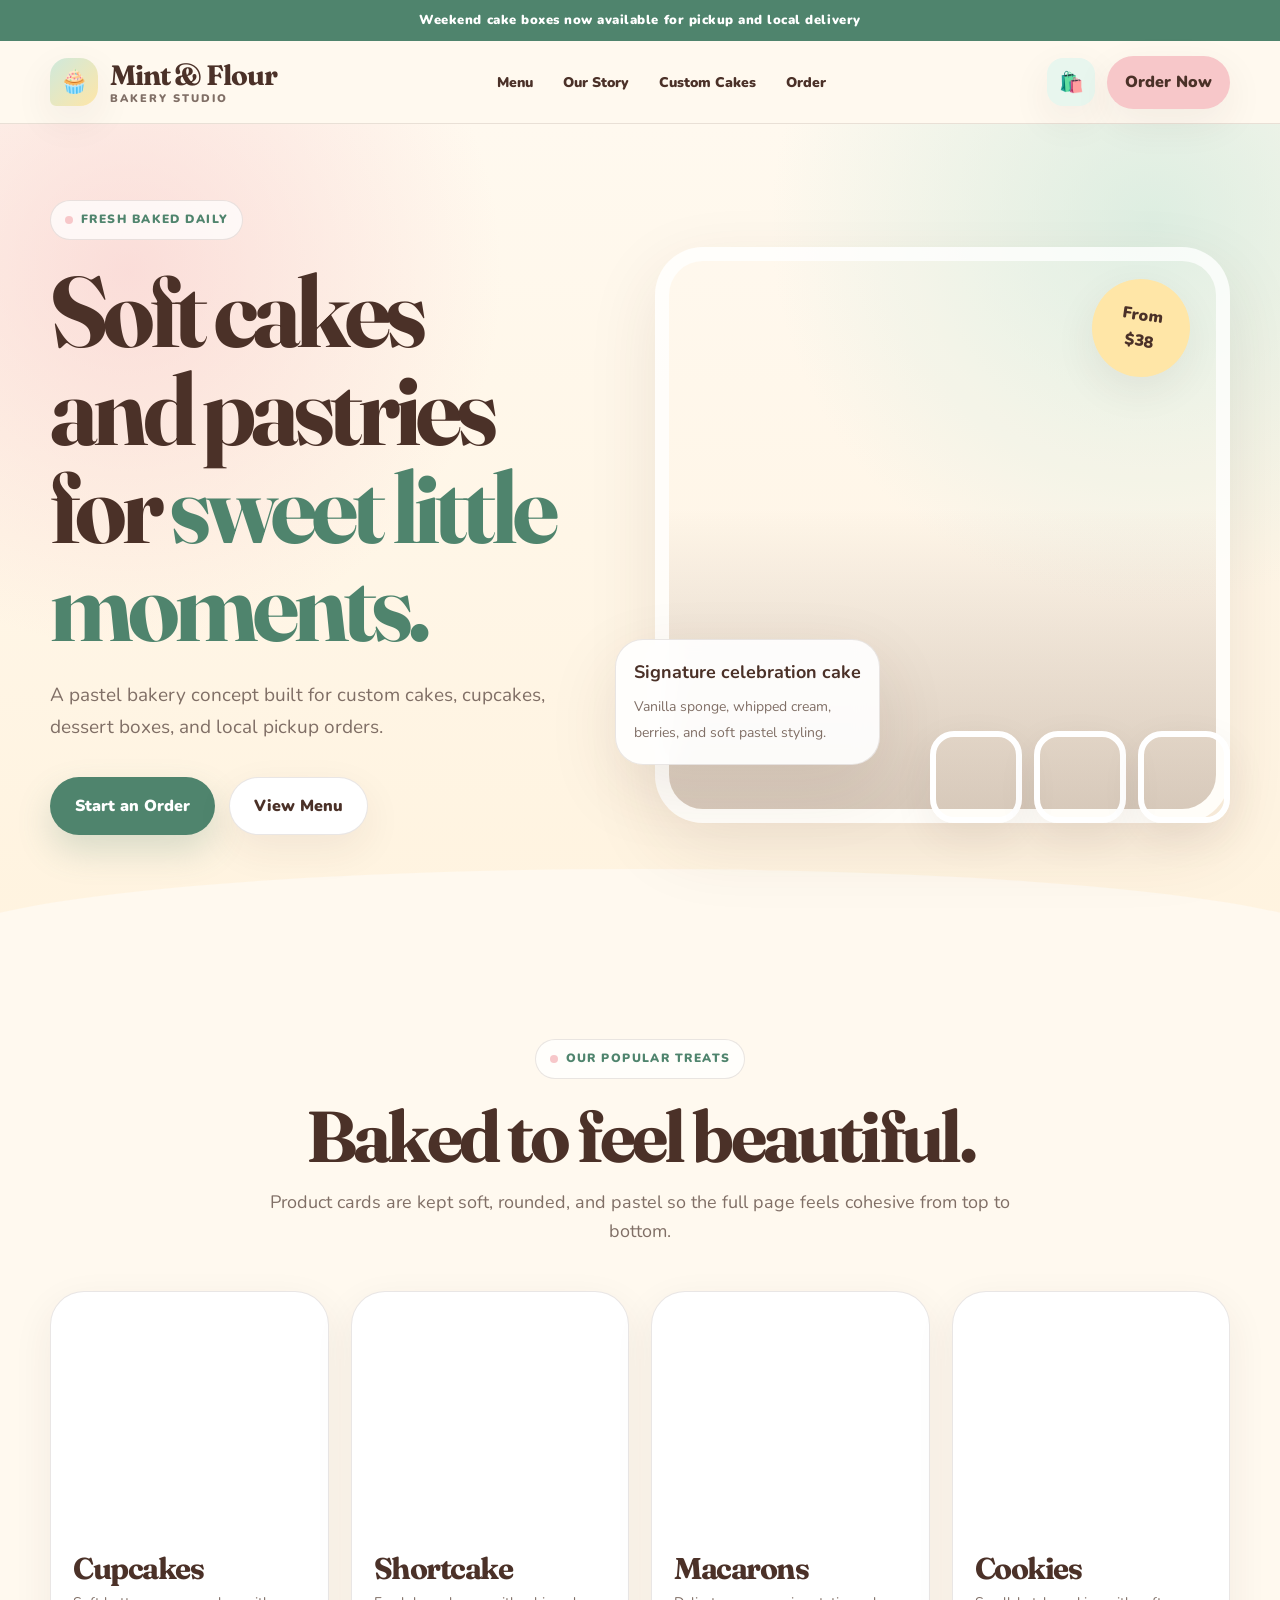
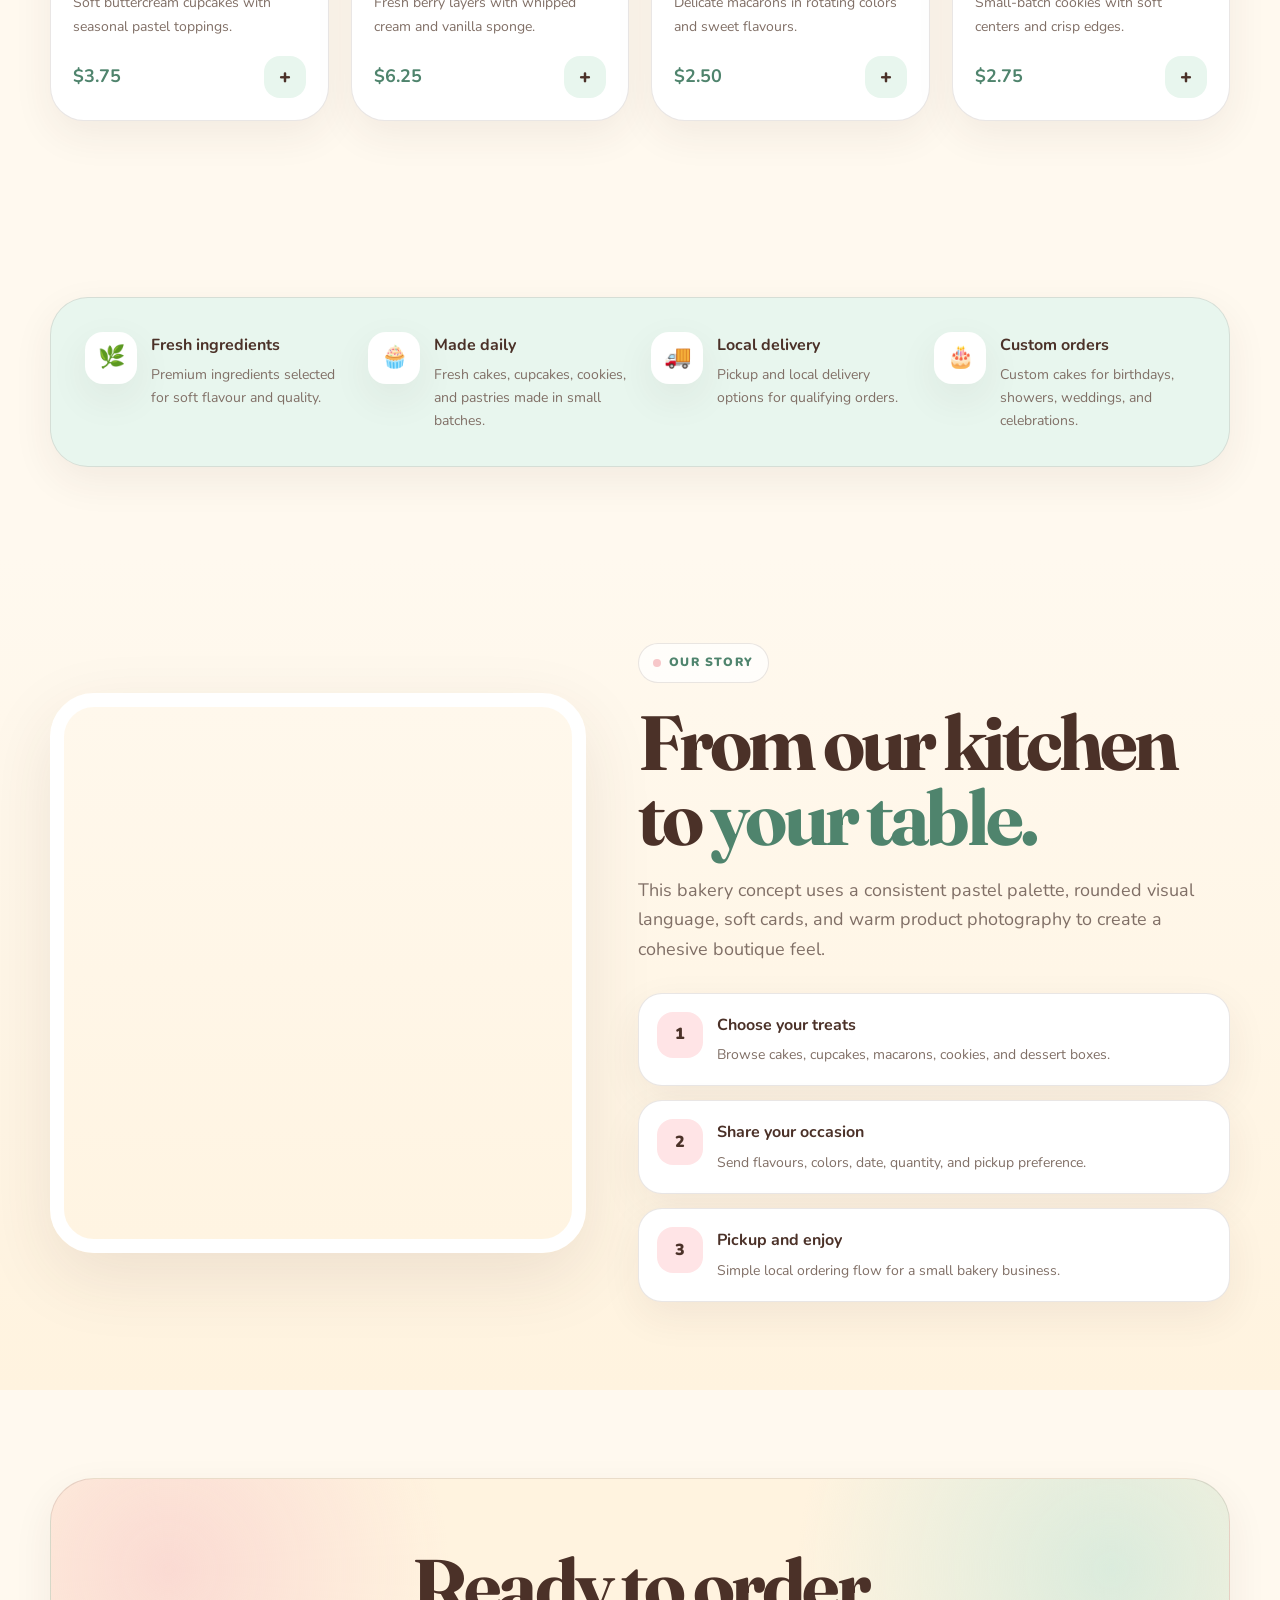
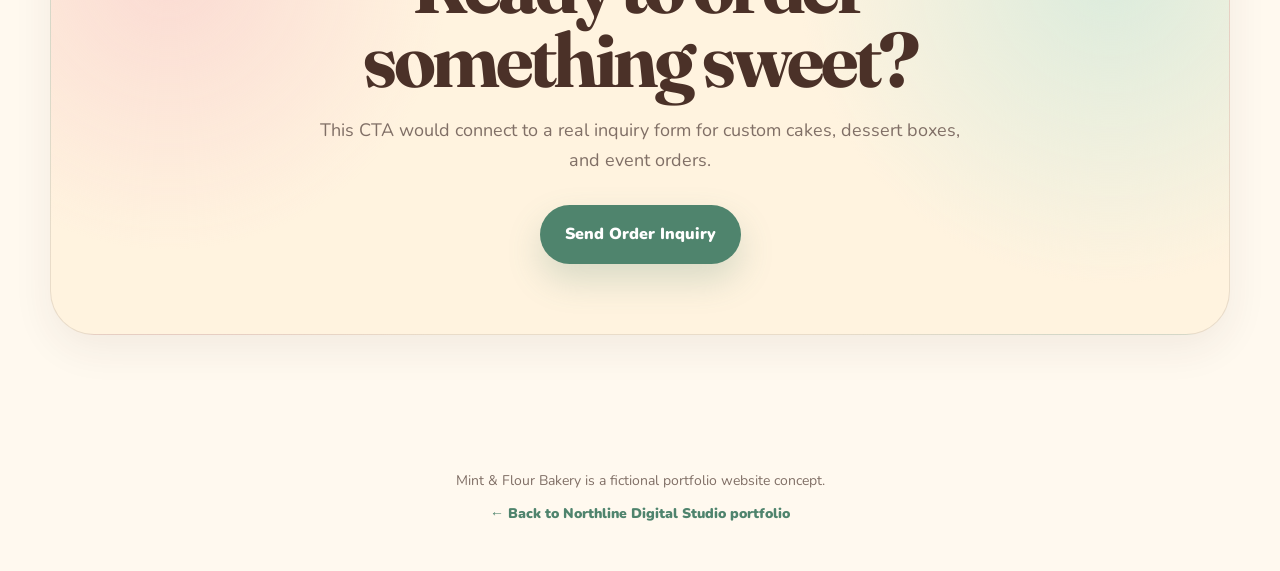
==== bakery-project.html @ 3e7fad07 "initial website deploy" ====
<!DOCTYPE html>
<html lang="en">
<head>
  <meta charset="UTF-8" />
  <meta name="viewport" content="width=device-width, initial-scale=1.0" />

  <title>Mint & Flour Bakery | Custom Cakes and Pastries</title>

  <link rel="preconnect" href="https://fonts.googleapis.com">
  <link rel="preconnect" href="https://fonts.gstatic.com" crossorigin>
  <link href="https://fonts.googleapis.com/css2?family=Fraunces:wght@500;600;700;800&family=Nunito:wght@400;500;600;700;800;900&display=swap" rel="stylesheet">

  <style>
    :root {
      --cream: #fff9ef;
      --cream-2: #fff3df;
      --mint: #cfe9dc;
      --mint-2: #e8f6ee;
      --mint-dark: #4f846d;
      --pink: #f7c7c9;
      --pink-soft: #ffe4e6;
      --yellow: #ffe6a7;
      --brown: #4b3128;
      --muted: #806f66;
      --white: #ffffff;
      --line: rgba(75, 49, 40, 0.12);
      --shadow: 0 24px 70px rgba(75, 49, 40, 0.10);
      --soft-shadow: 0 14px 40px rgba(75, 49, 40, 0.07);
      --max: 1180px;
    }

    *,
    *::before,
    *::after {
      box-sizing: border-box;
      margin: 0;
      padding: 0;
    }

    html {
      scroll-behavior: smooth;
      overflow-x: hidden;
    }

    body {
      font-family: "Nunito", sans-serif;
      background: var(--cream);
      color: var(--brown);
      line-height: 1.65;
      overflow-x: hidden;
    }

    a {
      color: inherit;
      text-decoration: none;
    }

    img {
      width: 100%;
      display: block;
    }

    .container {
      width: min(var(--max), calc(100% - 40px));
      margin: 0 auto;
    }

    .topbar {
      background: var(--mint-dark);
      color: white;
      text-align: center;
      padding: 10px 16px;
      font-size: 13px;
      font-weight: 900;
      letter-spacing: .04em;
    }

    header {
      position: sticky;
      top: 0;
      z-index: 1000;
      background: rgba(255, 249, 239, 0.92);
      backdrop-filter: blur(16px);
      border-bottom: 1px solid var(--line);
    }

    .navbar {
      min-height: 82px;
      display: flex;
      align-items: center;
      justify-content: space-between;
      gap: 24px;
    }

    .brand {
      display: flex;
      align-items: center;
      gap: 12px;
      font-weight: 900;
      color: var(--brown);
    }

    .brand-mark {
      width: 48px;
      height: 48px;
      border-radius: 18px 18px 18px 6px;
      background: linear-gradient(135deg, var(--mint), var(--yellow));
      display: grid;
      place-items: center;
      font-size: 23px;
      box-shadow: var(--soft-shadow);
    }

    .brand-name {
      line-height: 1;
    }

    .brand-name strong {
      display: block;
      font-family: "Fraunces", serif;
      font-size: 28px;
      letter-spacing: -0.04em;
    }

    .brand-name span {
      display: block;
      color: var(--muted);
      font-size: 11px;
      letter-spacing: .18em;
      text-transform: uppercase;
      margin-top: 4px;
    }

    .nav-links {
      display: flex;
      align-items: center;
      gap: 30px;
      font-size: 14px;
      font-weight: 900;
      color: var(--brown);
    }

    .nav-links a {
      position: relative;
    }

    .nav-links a::after {
      content: "";
      position: absolute;
      left: 0;
      bottom: -9px;
      width: 0;
      height: 2px;
      background: var(--mint-dark);
      transition: width .25s ease;
    }

    .nav-links a:hover::after {
      width: 100%;
    }

    .header-actions {
      display: flex;
      align-items: center;
      gap: 12px;
    }

    .cart {
      width: 48px;
      height: 48px;
      border-radius: 16px;
      background: var(--mint-2);
      display: grid;
      place-items: center;
      font-size: 20px;
      box-shadow: var(--soft-shadow);
    }

    .nav-cta {
      background: var(--pink);
      border-radius: 999px;
      padding: 13px 18px;
      font-weight: 900;
      box-shadow: var(--soft-shadow);
    }

    .hero {
      position: relative;
      padding: 76px 0 116px;
      overflow: hidden;
      background:
        radial-gradient(circle at 10% 18%, rgba(247,199,201,.55), transparent 28%),
        radial-gradient(circle at 90% 12%, rgba(207,233,220,.7), transparent 28%),
        linear-gradient(180deg, var(--cream), var(--cream-2));
    }

    .hero::after {
      content: "";
      position: absolute;
      left: -5%;
      right: -5%;
      bottom: -68px;
      height: 150px;
      background: var(--cream);
      border-radius: 50% 50% 0 0;
      z-index: 1;
    }

    .hero-grid {
      display: grid;
      grid-template-columns: .92fr 1.08fr;
      gap: 42px;
      align-items: center;
      position: relative;
      z-index: 2;
    }

    .eyebrow {
      display: inline-flex;
      align-items: center;
      gap: 8px;
      background: rgba(255,255,255,.72);
      border: 1px solid var(--line);
      border-radius: 999px;
      padding: 9px 14px;
      color: var(--mint-dark);
      font-size: 12px;
      font-weight: 900;
      letter-spacing: .12em;
      text-transform: uppercase;
      margin-bottom: 22px;
    }

    .eyebrow span {
      width: 8px;
      height: 8px;
      border-radius: 50%;
      background: var(--pink);
    }

    h1,
    h2,
    h3 {
      font-family: "Fraunces", serif;
      line-height: .98;
      letter-spacing: -0.05em;
      color: var(--brown);
    }

    h1 {
      font-size: clamp(54px, 8vw, 100px);
      max-width: 650px;
    }

    h1 em {
      color: var(--mint-dark);
      font-style: normal;
    }

    .hero-copy {
      color: var(--muted);
      max-width: 520px;
      font-size: 19px;
      margin: 26px 0 34px;
    }

    .hero-actions {
      display: flex;
      flex-wrap: wrap;
      gap: 14px;
    }

    .btn {
      display: inline-flex;
      align-items: center;
      justify-content: center;
      border-radius: 999px;
      padding: 15px 24px;
      font-weight: 900;
      transition: transform .2s ease, box-shadow .2s ease;
      border: 1px solid transparent;
    }

    .btn:hover {
      transform: translateY(-2px);
    }

    .btn-primary {
      background: var(--mint-dark);
      color: white;
      box-shadow: 0 16px 34px rgba(79,132,109,.22);
    }

    .btn-secondary {
      background: white;
      color: var(--brown);
      border-color: var(--line);
      box-shadow: var(--soft-shadow);
    }

    .hero-art {
      position: relative;
      min-height: 610px;
    }

    .hero-plate {
      position: absolute;
      inset: 34px 0 0 40px;
      border-radius: 48px;
      background:
        linear-gradient(rgba(255,255,255,.08), rgba(255,255,255,.08)),
        url("https://images.unsplash.com/photo-1578985545062-69928b1d9587?auto=format&fit=crop&w=1300&q=80") center/cover;
      box-shadow: var(--shadow);
      border: 14px solid rgba(255,255,255,.75);
      overflow: hidden;
    }

    .hero-plate::before {
      content: "";
      position: absolute;
      inset: 0;
      background: linear-gradient(180deg, transparent 45%, rgba(75,49,40,.22));
    }

    .floating-card {
      position: absolute;
      left: 0;
      bottom: 58px;
      width: 265px;
      background: rgba(255,255,255,.9);
      backdrop-filter: blur(12px);
      border: 1px solid var(--line);
      border-radius: 28px;
      padding: 18px;
      box-shadow: var(--shadow);
    }

    .floating-card strong {
      display: block;
      font-size: 18px;
      margin-bottom: 5px;
    }

    .floating-card span {
      color: var(--muted);
      font-size: 14px;
    }

    .price-bubble {
      position: absolute;
      right: 26px;
      top: 18px;
      width: 98px;
      height: 98px;
      border-radius: 50%;
      background: var(--yellow);
      color: var(--brown);
      display: grid;
      place-items: center;
      text-align: center;
      font-weight: 900;
      box-shadow: var(--soft-shadow);
      transform: rotate(8deg);
    }

    .mini-gallery {
      position: absolute;
      right: 0;
      bottom: 0;
      display: grid;
      grid-template-columns: repeat(3, 92px);
      gap: 12px;
    }

    .mini-gallery div {
      height: 92px;
      border-radius: 24px;
      background-size: cover;
      background-position: center;
      border: 6px solid white;
      box-shadow: var(--soft-shadow);
    }

    section {
      padding: 88px 0;
      position: relative;
    }

    .section-head {
      max-width: 760px;
      margin: 0 auto 44px;
      text-align: center;
    }

    .section-head h2 {
      font-size: clamp(42px, 6vw, 72px);
      margin-bottom: 16px;
    }

    .section-head p {
      color: var(--muted);
      font-size: 18px;
    }

    .product-grid {
      display: grid;
      grid-template-columns: repeat(4, 1fr);
      gap: 22px;
    }

    .product-card {
      background: white;
      border: 1px solid var(--line);
      border-radius: 34px;
      padding: 14px;
      box-shadow: var(--soft-shadow);
      transition: transform .2s ease, box-shadow .2s ease;
    }

    .product-card:hover {
      transform: translateY(-5px);
      box-shadow: var(--shadow);
    }

    .product-img {
      height: 230px;
      border-radius: 26px;
      background-size: cover;
      background-position: center;
      margin-bottom: 18px;
    }

    .product-info {
      padding: 0 8px 8px;
    }

    .product-info h3 {
      font-size: 30px;
      margin-bottom: 8px;
    }

    .product-info p {
      color: var(--muted);
      font-size: 14px;
      margin-bottom: 18px;
    }

    .product-bottom {
      display: flex;
      justify-content: space-between;
      align-items: center;
    }

    .product-bottom strong {
      color: var(--mint-dark);
      font-size: 18px;
    }

    .add {
      width: 42px;
      height: 42px;
      border-radius: 16px;
      background: var(--mint-2);
      display: grid;
      place-items: center;
      font-weight: 900;
      font-size: 20px;
    }

        .feature-band {
      background: var(--mint-2);
      border-radius: 38px;
      padding: 34px;
      display: grid;
      grid-template-columns: repeat(4, 1fr);
      gap: 22px;
      border: 1px solid var(--line);
      box-shadow: var(--soft-shadow);
    }

    .feature {
      display: grid;
      grid-template-columns: 52px 1fr;
      gap: 14px;
      align-items: start;
    }

    .feature-icon {
      width: 52px;
      height: 52px;
      border-radius: 18px;
      background: white;
      display: grid;
      place-items: center;
      font-size: 22px;
      box-shadow: var(--soft-shadow);
    }

    .feature h4 {
      margin-bottom: 5px;
      font-size: 16px;
    }

    .feature p {
      color: var(--muted);
      font-size: 14px;
    }

    .story {
      background: linear-gradient(180deg, var(--cream), var(--cream-2));
    }

    .story-grid {
      display: grid;
      grid-template-columns: .95fr 1.05fr;
      gap: 52px;
      align-items: center;
    }

    .story-image {
      min-height: 560px;
      border-radius: 44px;
      background:
        url("https://images.unsplash.com/photo-1555507036-ab1f4038808a?auto=format&fit=crop&w=1200&q=80")
        center/cover;
      box-shadow: var(--shadow);
      border: 14px solid white;
    }

    .story-copy h2 {
      font-size: clamp(44px, 6vw, 78px);
      margin-bottom: 20px;
    }

    .story-copy h2 em {
      color: var(--mint-dark);
      font-style: normal;
    }

    .story-copy p {
      color: var(--muted);
      font-size: 18px;
      margin-bottom: 26px;
      max-width: 560px;
    }

    .note-list {
      display: grid;
      gap: 14px;
      margin-top: 28px;
    }

    .note {
      background: white;
      border: 1px solid var(--line);
      border-radius: 24px;
      padding: 18px;
      display: grid;
      grid-template-columns: 46px 1fr;
      gap: 14px;
      align-items: start;
      box-shadow: var(--soft-shadow);
    }

    .note-num {
      width: 46px;
      height: 46px;
      border-radius: 16px;
      background: var(--pink-soft);
      display: grid;
      place-items: center;
      font-weight: 900;
    }

    .note strong {
      display: block;
      margin-bottom: 3px;
    }

    .note span {
      color: var(--muted);
      font-size: 14px;
    }

    .cta-card {
      background:
        radial-gradient(circle at 10% 20%, rgba(247,199,201,.55), transparent 25%),
        radial-gradient(circle at 90% 20%, rgba(207,233,220,.75), transparent 28%),
        var(--cream-2);
      border: 1px solid var(--line);
      border-radius: 44px;
      padding: 70px 42px;
      text-align: center;
      box-shadow: var(--soft-shadow);
      overflow: hidden;
      position: relative;
    }

    .cta-card h2 {
      font-size: clamp(44px, 6vw, 76px);
      max-width: 760px;
      margin: 0 auto 18px;
    }

    .cta-card p {
      color: var(--muted);
      max-width: 640px;
      margin: 0 auto 30px;
      font-size: 18px;
    }

    footer {
      padding: 46px 0;
      text-align: center;
      color: var(--muted);
      font-size: 14px;
    }

    footer a {
      display: inline-block;
      margin-top: 10px;
      color: var(--mint-dark);
      font-weight: 900;
    }

    @media (max-width: 1080px) {
      .hero-grid,
      .story-grid {
        grid-template-columns: 1fr;
      }

      .hero-art {
        min-height: 560px;
      }

      .product-grid,
      .feature-band {
        grid-template-columns: repeat(2, 1fr);
      }

      .nav-links {
        display: none;
      }
    }

    @media (max-width: 680px) {
      .container {
        width: calc(100% - 28px);
      }

      .header-actions {
        display: none;
      }

      .hero {
        padding: 54px 0 94px;
      }

      h1 {
        font-size: 52px;
      }

      .hero-copy,
      .section-head p,
      .story-copy p,
      .cta-card p {
        font-size: 16px;
      }

      .hero-actions {
        flex-direction: column;
      }

      .btn {
        width: 100%;
      }

      .hero-art {
        min-height: 470px;
      }

      .hero-plate {
        inset: 0;
        border-radius: 34px;
      }

      .floating-card {
        left: 14px;
        bottom: 84px;
        width: calc(100% - 28px);
      }

      .price-bubble {
        width: 78px;
        height: 78px;
        right: 14px;
        top: 14px;
        font-size: 13px;
      }

      .mini-gallery {
        left: 14px;
        right: 14px;
        grid-template-columns: repeat(3, 1fr);
      }

      .mini-gallery div {
        height: 76px;
      }

      section {
        padding: 68px 0;
      }

      .product-grid,
      .feature-band {
        grid-template-columns: 1fr;
      }

      .story-image {
        min-height: 360px;
        border-radius: 34px;
      }

      .cta-card {
        padding: 44px 22px;
        border-radius: 34px;
      }

      .brand-name strong {
        font-size: 24px;
      }
    }
  </style>
</head>

<body>
  <div class="topbar">
    Weekend cake boxes now available for pickup and local delivery
  </div>

  <header>
    <div class="container navbar">
      <a href="#" class="brand" aria-label="Mint and Flour Bakery home">
        <span class="brand-mark">🧁</span>
        <span class="brand-name">
          <strong>Mint & Flour</strong>
          <span>Bakery Studio</span>
        </span>
      </a>

      <nav class="nav-links" aria-label="Main navigation">
        <a href="#menu">Menu</a>
        <a href="#story">Our Story</a>
        <a href="#custom">Custom Cakes</a>
        <a href="#order">Order</a>
      </nav>

      <div class="header-actions">
        <div class="cart">🛍️</div>
        <a class="nav-cta" href="#order">Order Now</a>
      </div>
    </div>
  </header>

  <main>
    <section class="hero">
      <div class="container hero-grid">
        <div>
          <div class="eyebrow"><span></span> Fresh baked daily</div>

          <h1>Soft cakes and pastries for <em>sweet little moments.</em></h1>

          <p class="hero-copy">
            A pastel bakery concept built for custom cakes, cupcakes, dessert boxes, and local pickup orders.
          </p>

          <div class="hero-actions">
            <a class="btn btn-primary" href="#order">Start an Order</a>
            <a class="btn btn-secondary" href="#menu">View Menu</a>
          </div>
        </div>

        <div class="hero-art">
          <div class="hero-plate">
            <div class="price-bubble">From<br>$38</div>
          </div>

          <div class="floating-card">
            <strong>Signature celebration cake</strong>
            <span>Vanilla sponge, whipped cream, berries, and soft pastel styling.</span>
          </div>

          <div class="mini-gallery">
            <div style="background-image:url('https://images.unsplash.com/photo-1486427944299-d1955d23e34d?auto=format&fit=crop&w=700&q=80');"></div>
            <div style="background-image:url('https://images.unsplash.com/photo-1614707267537-b85aaf00c4b7?auto=format&fit=crop&w=700&q=80');"></div>
            <div style="background-image:url('https://images.unsplash.com/photo-1569864358642-9d1684040f43?auto=format&fit=crop&w=700&q=80');"></div>
          </div>
        </div>
      </div>
    </section>

    <section id="menu">
      <div class="container">
        <div class="section-head">
          <div class="eyebrow"><span></span> Our popular treats</div>
          <h2>Baked to feel beautiful.</h2>
          <p>
            Product cards are kept soft, rounded, and pastel so the full page feels cohesive from top to bottom.
          </p>
        </div>

        <div class="product-grid">
          <article class="product-card">
            <div class="product-img" style="background-image:url('https://images.unsplash.com/photo-1486427944299-d1955d23e34d?auto=format&fit=crop&w=900&q=80');"></div>
            <div class="product-info">
              <h3>Cupcakes</h3>
              <p>Soft buttercream cupcakes with seasonal pastel toppings.</p>
              <div class="product-bottom">
                <strong>$3.75</strong>
                <span class="add">+</span>
              </div>
            </div>
          </article>

          <article class="product-card">
            <div class="product-img" style="background-image:url('https://images.unsplash.com/photo-1464305795204-6f5bbfc7fb81?auto=format&fit=crop&w=900&q=80');"></div>
            <div class="product-info">
              <h3>Shortcake</h3>
              <p>Fresh berry layers with whipped cream and vanilla sponge.</p>
              <div class="product-bottom">
                <strong>$6.25</strong>
                <span class="add">+</span>
              </div>
            </div>
          </article>

          <article class="product-card">
            <div class="product-img" style="background-image:url('https://images.unsplash.com/photo-1569864358642-9d1684040f43?auto=format&fit=crop&w=900&q=80');"></div>
            <div class="product-info">
              <h3>Macarons</h3>
              <p>Delicate macarons in rotating colors and sweet flavours.</p>
              <div class="product-bottom">
                <strong>$2.50</strong>
                <span class="add">+</span>
              </div>
            </div>
          </article>

          <article class="product-card">
            <div class="product-img" style="background-image:url('https://images.unsplash.com/photo-1499636136210-6f4ee915583e?auto=format&fit=crop&w=900&q=80');"></div>
            <div class="product-info">
              <h3>Cookies</h3>
              <p>Small-batch cookies with soft centers and crisp edges.</p>
              <div class="product-bottom">
                <strong>$2.75</strong>
                <span class="add">+</span>
              </div>
            </div>
          </article>
        </div>
      </div>
    </section>

    <section>
      <div class="container">
        <div class="feature-band">
          <div class="feature">
            <div class="feature-icon">🌿</div>
            <div>
              <h4>Fresh ingredients</h4>
              <p>Premium ingredients selected for soft flavour and quality.</p>
            </div>
          </div>

          <div class="feature">
            <div class="feature-icon">🧁</div>
            <div>
              <h4>Made daily</h4>
              <p>Fresh cakes, cupcakes, cookies, and pastries made in small batches.</p>
            </div>
          </div>

          <div class="feature">
            <div class="feature-icon">🚚</div>
            <div>
              <h4>Local delivery</h4>
              <p>Pickup and local delivery options for qualifying orders.</p>
            </div>
          </div>

          <div class="feature">
            <div class="feature-icon">🎂</div>
            <div>
              <h4>Custom orders</h4>
              <p>Custom cakes for birthdays, showers, weddings, and celebrations.</p>
            </div>
          </div>
        </div>
      </div>
    </section>

    <section class="story" id="story">
      <div class="container story-grid">
        <div class="story-image"></div>

        <div class="story-copy">
          <div class="eyebrow"><span></span> Our story</div>

          <h2>From our kitchen to <em>your table.</em></h2>

          <p>
            This bakery concept uses a consistent pastel palette, rounded visual language, soft cards, and warm product photography to create a cohesive boutique feel.
          </p>

          <div class="note-list">
            <div class="note">
              <div class="note-num">1</div>
              <div>
                <strong>Choose your treats</strong>
                <span>Browse cakes, cupcakes, macarons, cookies, and dessert boxes.</span>
              </div>
            </div>

            <div class="note">
              <div class="note-num">2</div>
              <div>
                <strong>Share your occasion</strong>
                <span>Send flavours, colors, date, quantity, and pickup preference.</span>
              </div>
            </div>

            <div class="note">
              <div class="note-num">3</div>
              <div>
                <strong>Pickup and enjoy</strong>
                <span>Simple local ordering flow for a small bakery business.</span>
              </div>
            </div>
          </div>
        </div>
      </div>
    </section>

    <section id="order">
      <div class="container">
        <div class="cta-card">
          <h2>Ready to order something sweet?</h2>
          <p>
            This CTA would connect to a real inquiry form for custom cakes, dessert boxes, and event orders.
          </p>

          <a class="btn btn-primary" href="mailto:hello@example.com?subject=Bakery Order Inquiry">Send Order Inquiry</a>
        </div>
      </div>
    </section>
  </main>

  <footer>
    Mint & Flour Bakery is a fictional portfolio website concept.
    <br>
    <a href="work.html">← Back to Northline Digital Studio portfolio</a>
  </footer>
</body>
</html>
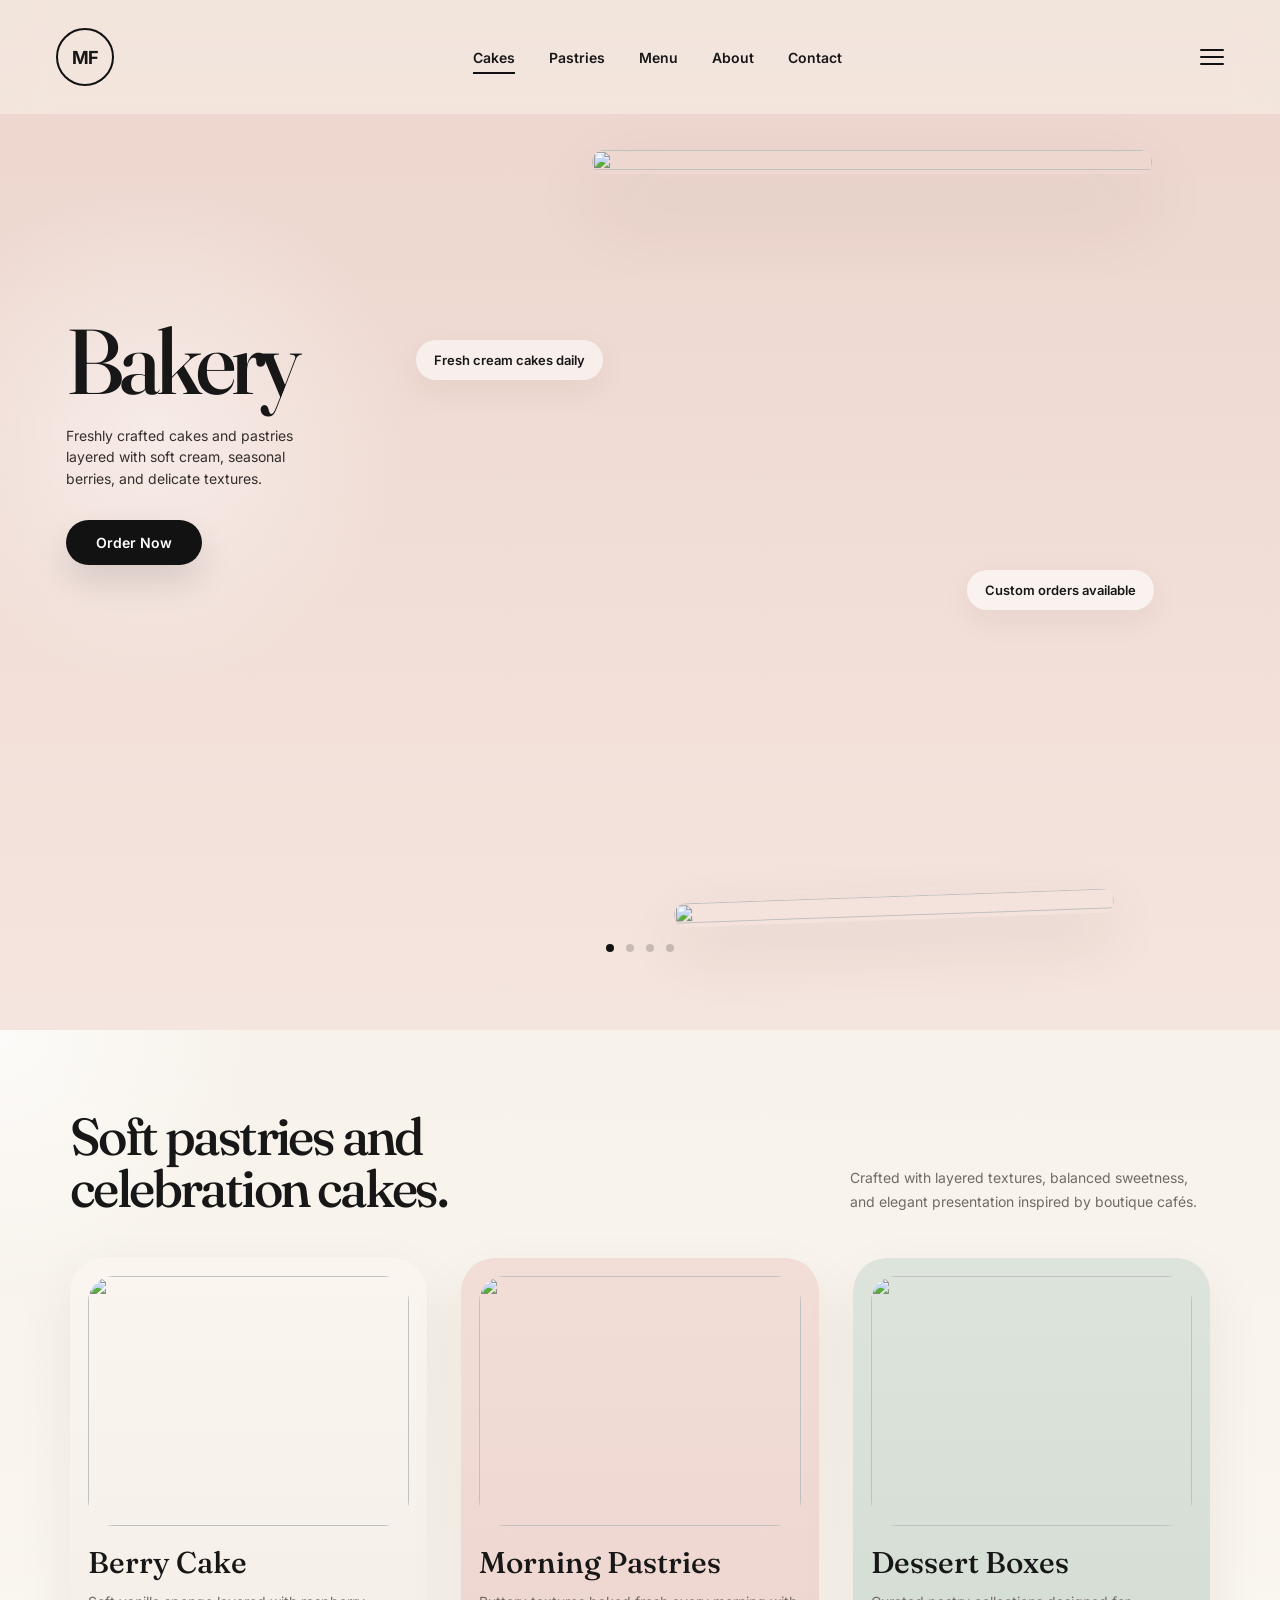
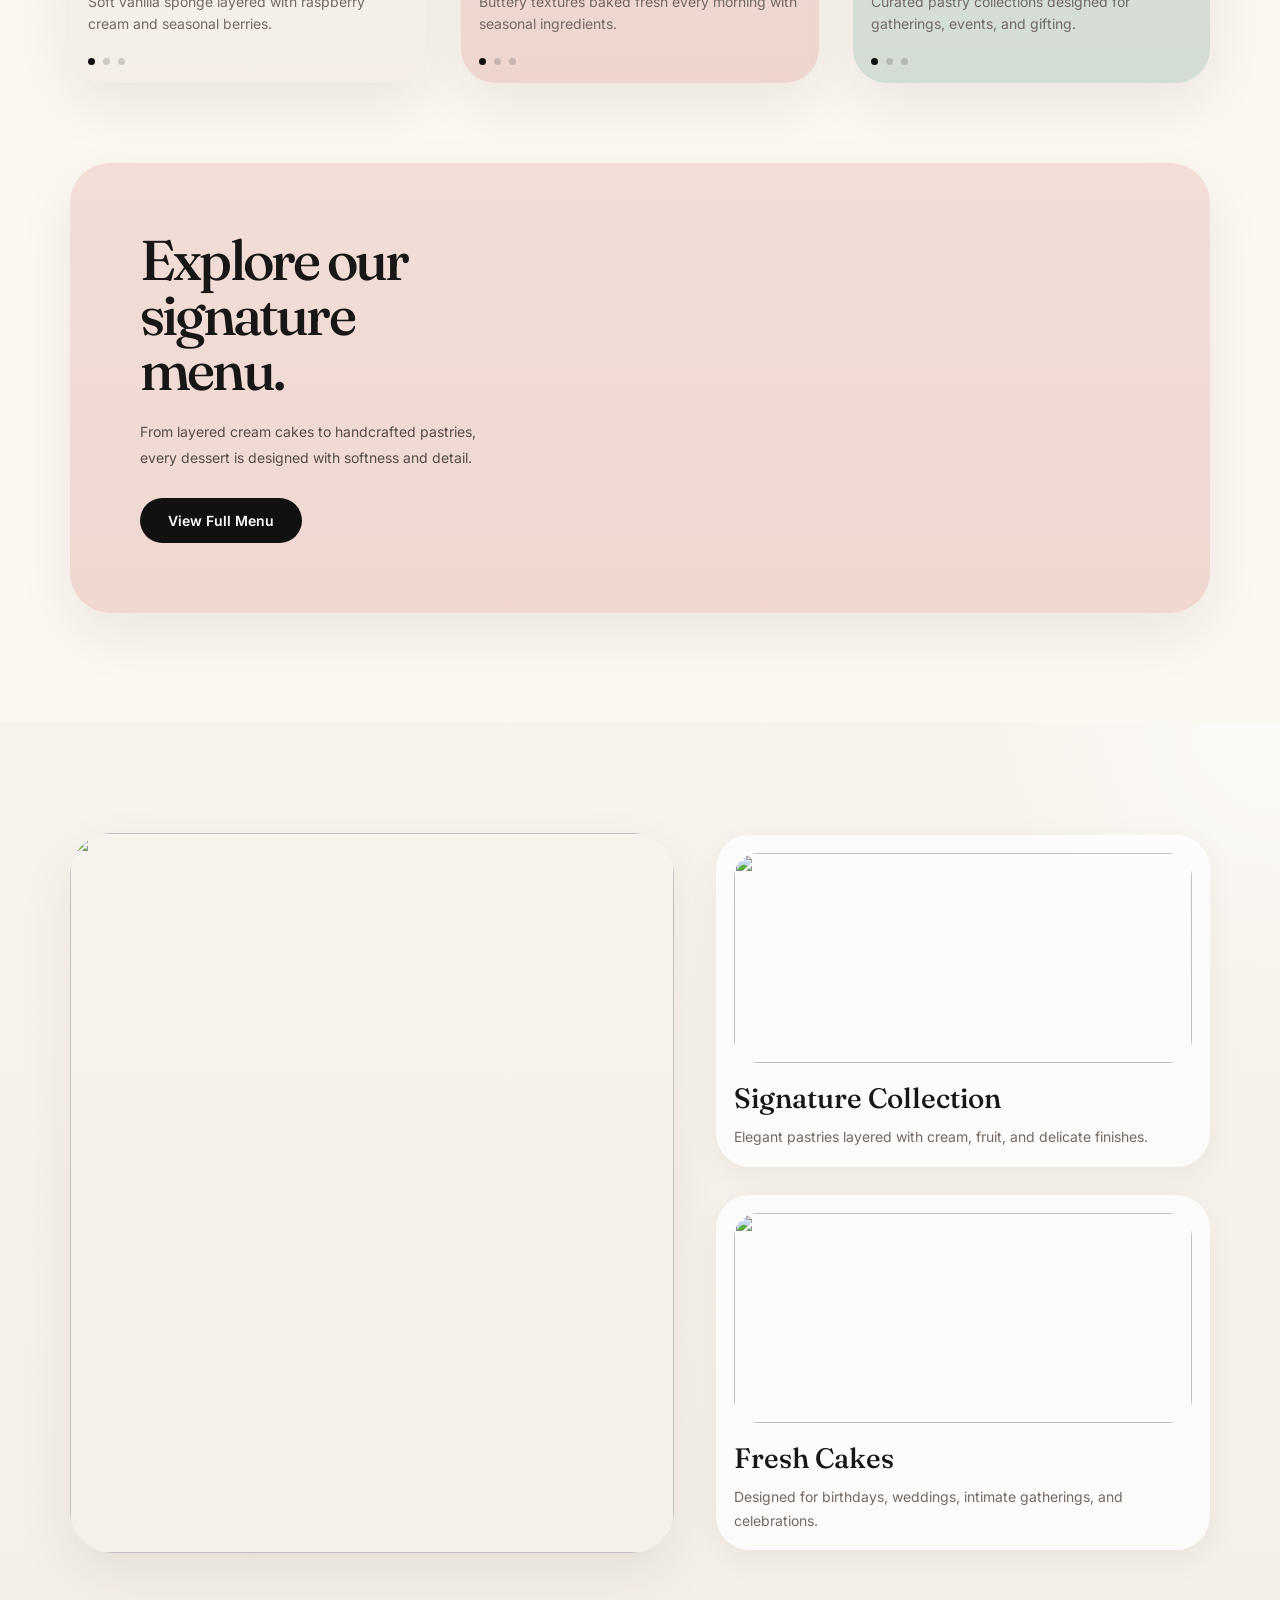
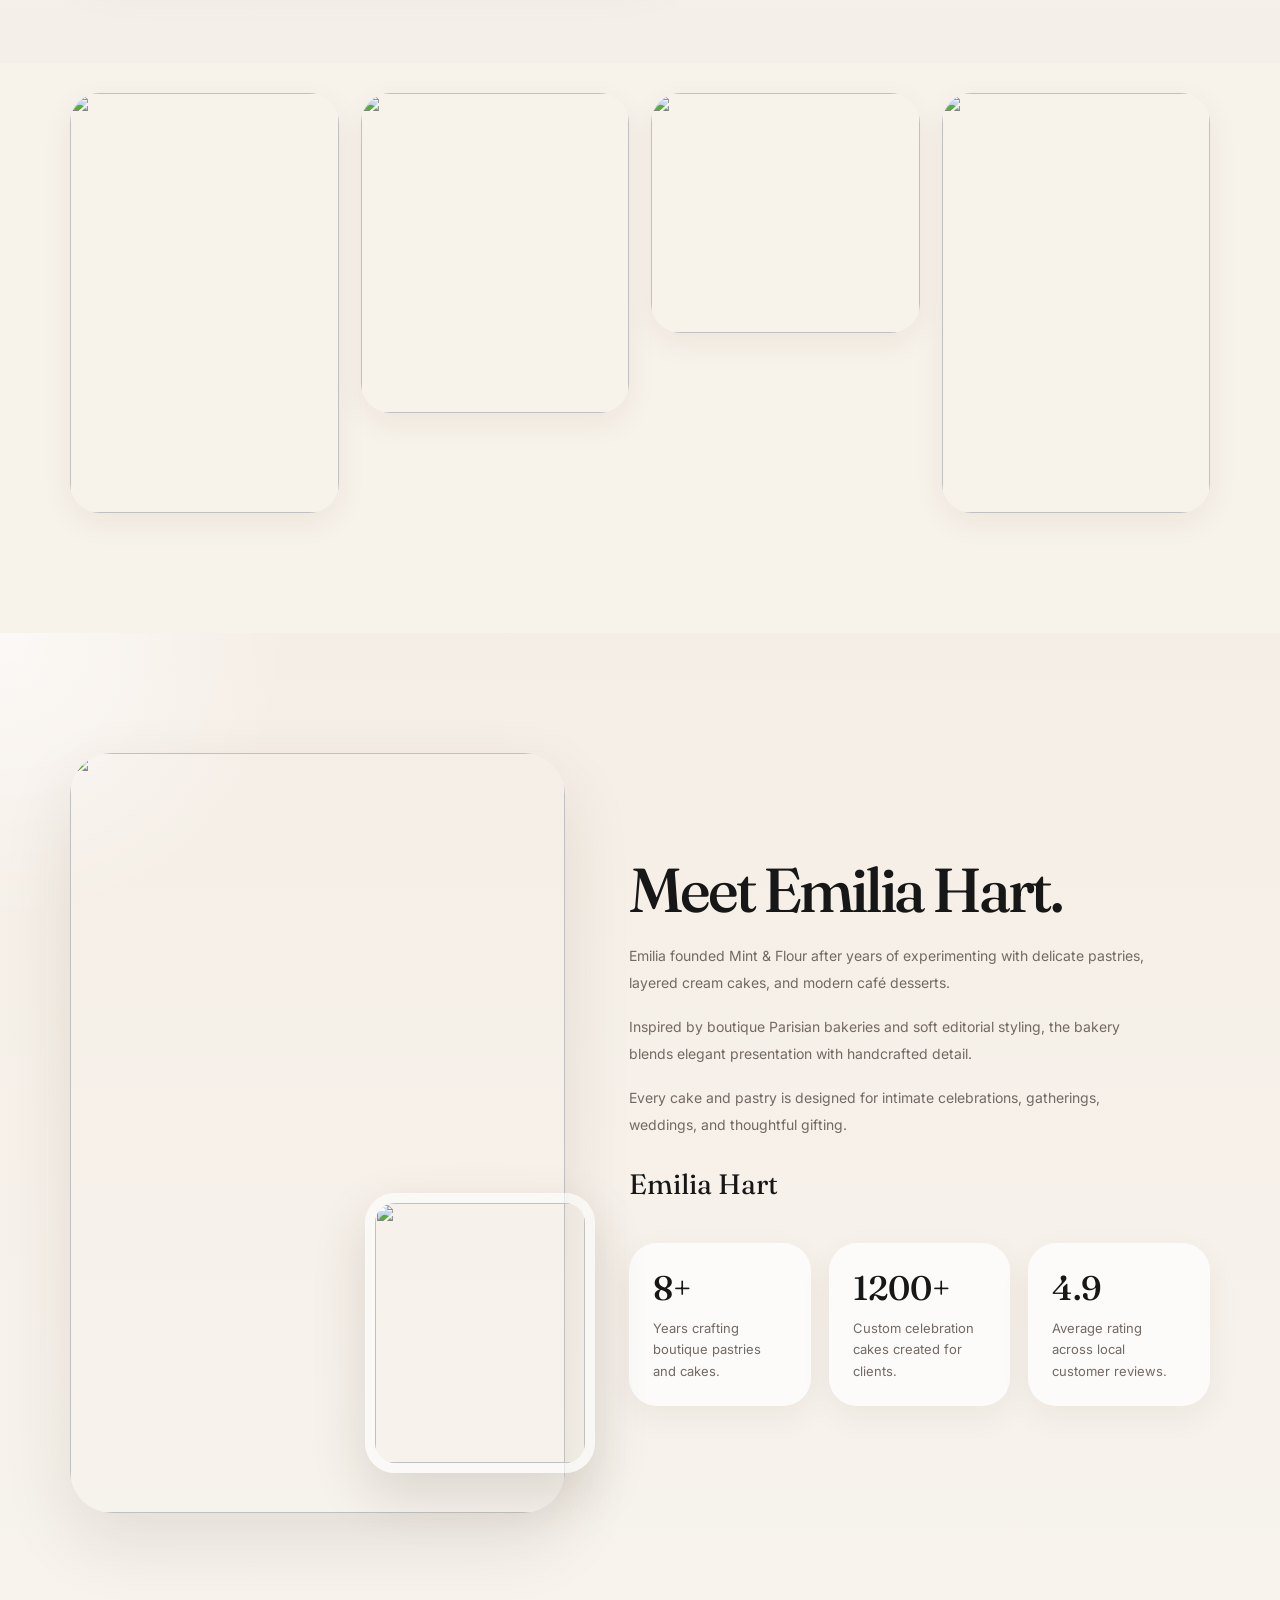
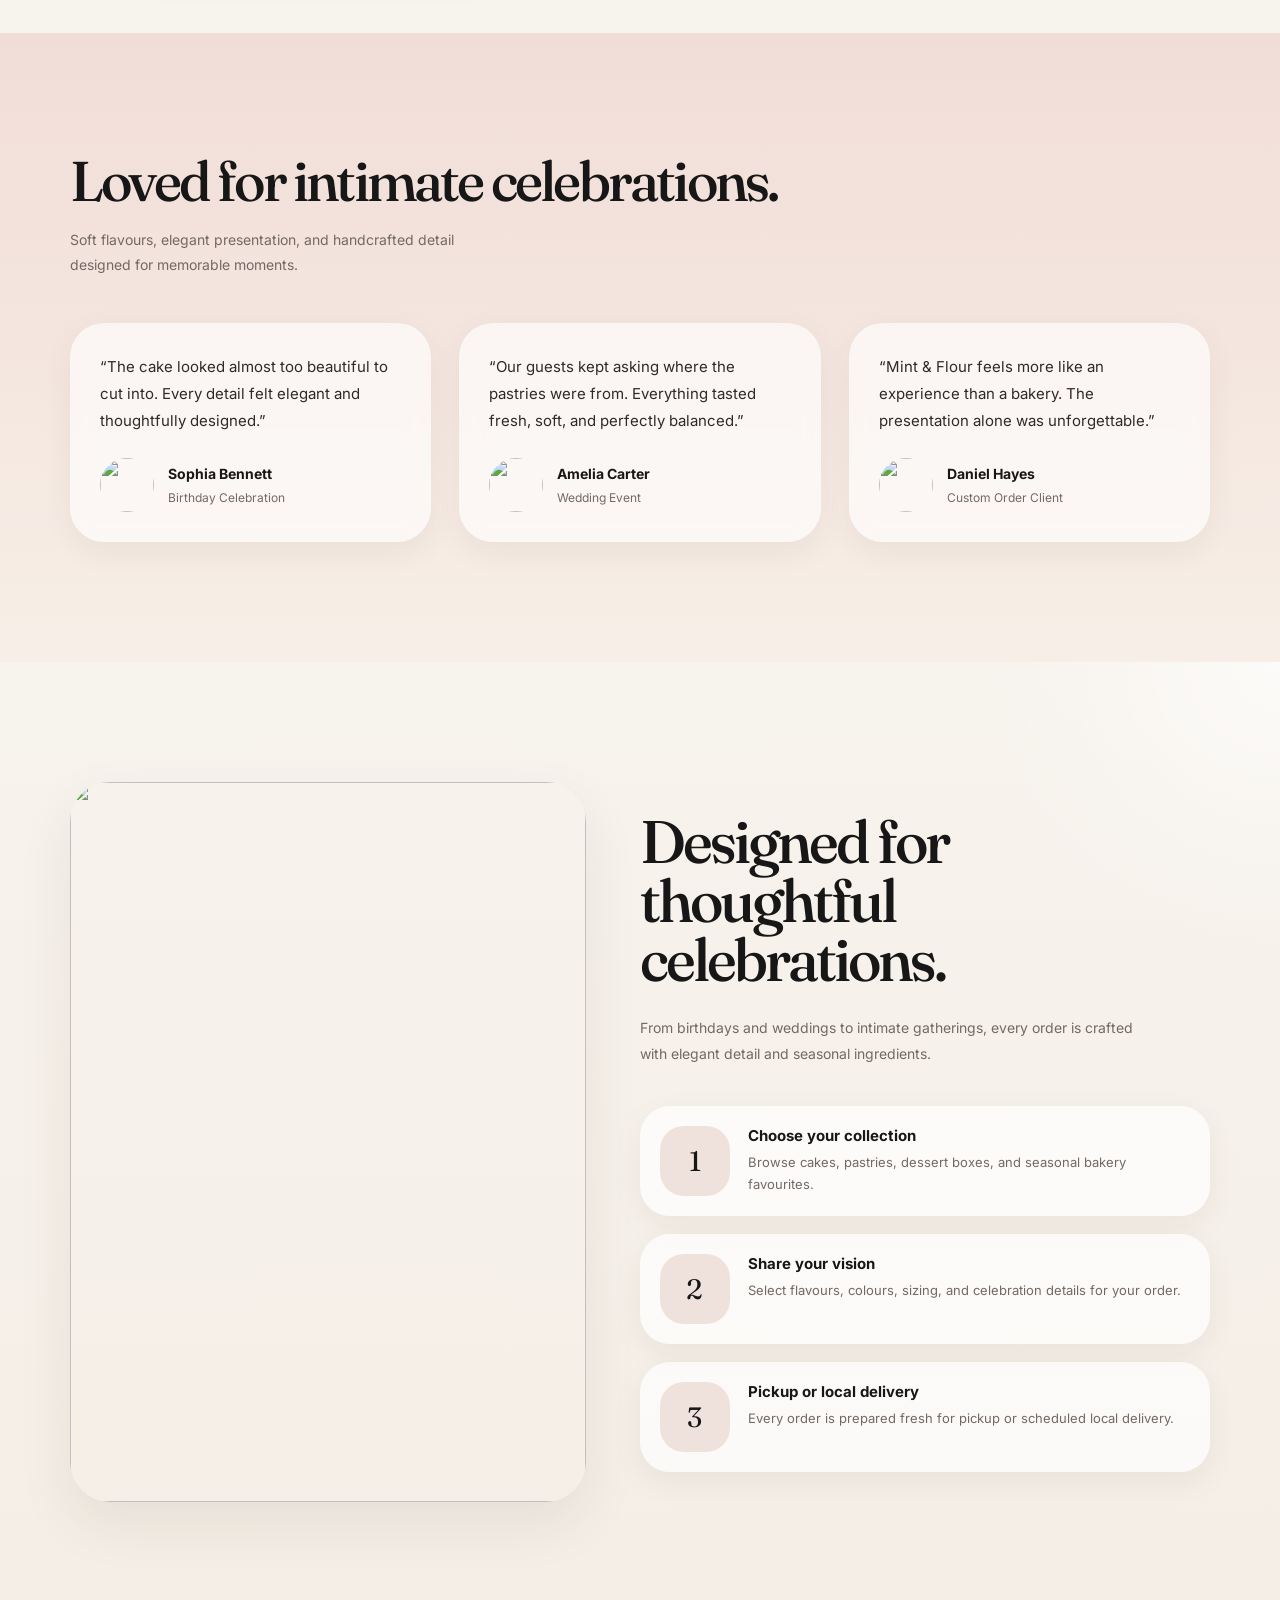
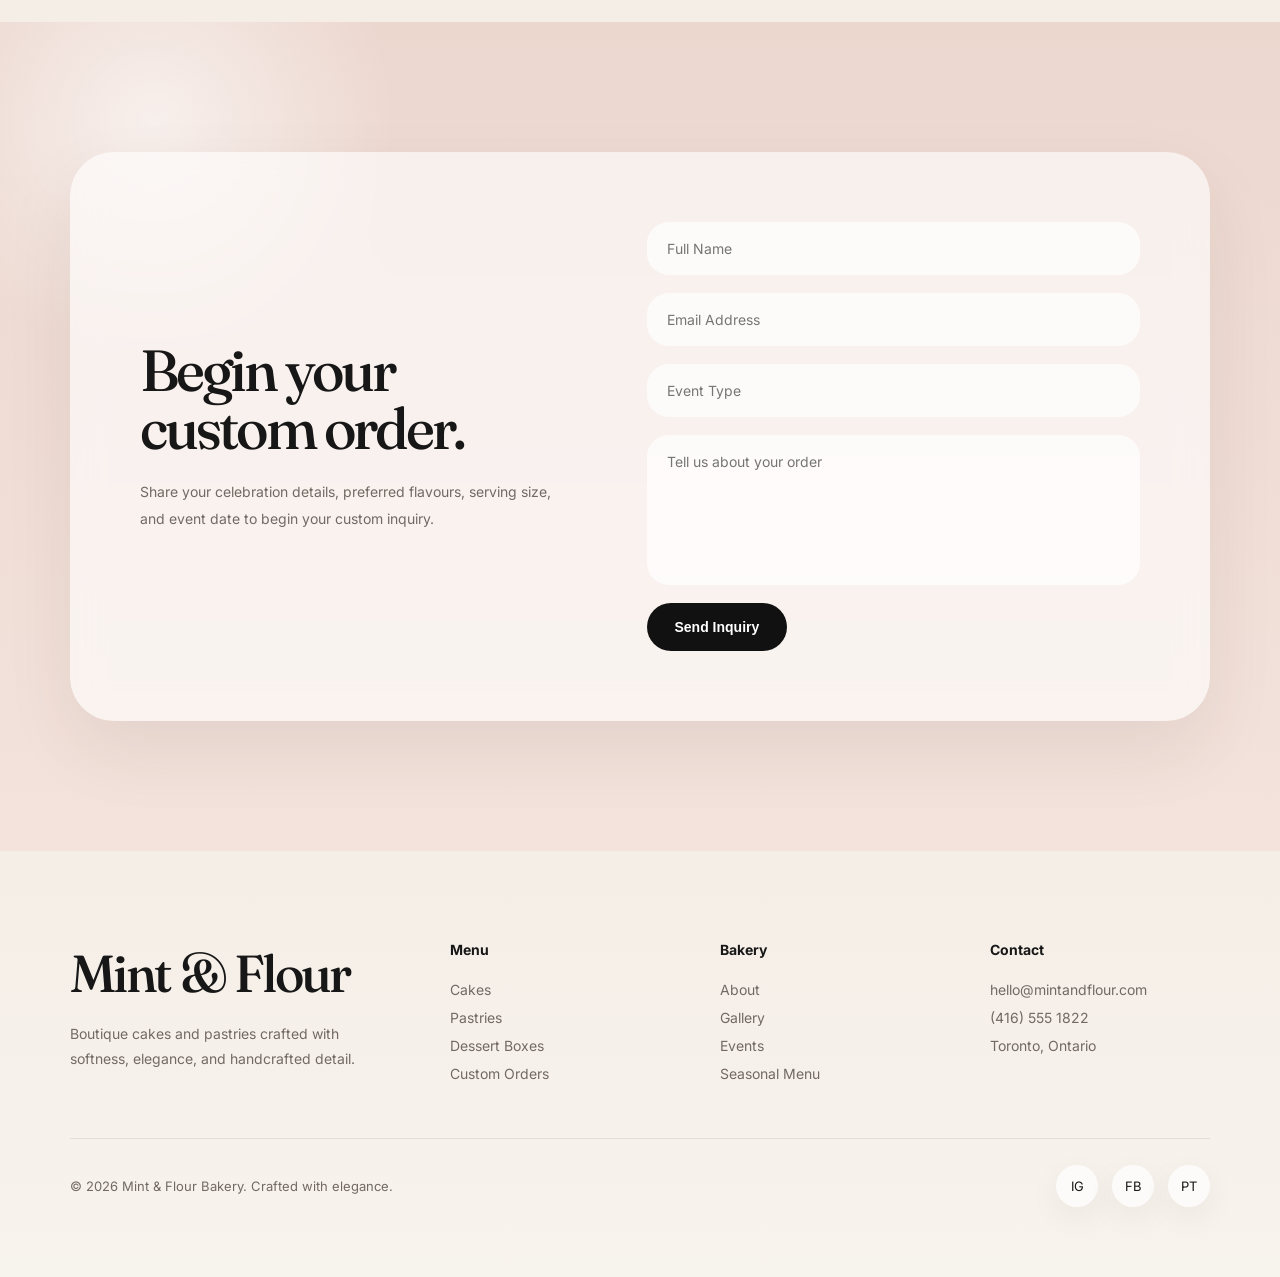
==== commit 9be6d3c5: "updated bakery portfolio design" ====
--- a/bakery-project.html
+++ b/bakery-project.html
@@ -4,962 +4,1719 @@
   <meta charset="UTF-8" />
   <meta name="viewport" content="width=device-width, initial-scale=1.0" />
 
-  <title>Mint & Flour Bakery | Custom Cakes and Pastries</title>
+  <title>Mint & Flour Bakery</title>
 
   <link rel="preconnect" href="https://fonts.googleapis.com">
   <link rel="preconnect" href="https://fonts.gstatic.com" crossorigin>
-  <link href="https://fonts.googleapis.com/css2?family=Fraunces:wght@500;600;700;800&family=Nunito:wght@400;500;600;700;800;900&display=swap" rel="stylesheet">
+
+  <link href="https://fonts.googleapis.com/css2?family=Fraunces:wght@400;500;600&family=Inter:wght@400;500;600;700&display=swap" rel="stylesheet">
 
   <style>
-    :root {
-      --cream: #fff9ef;
-      --cream-2: #fff3df;
-      --mint: #cfe9dc;
-      --mint-2: #e8f6ee;
-      --mint-dark: #4f846d;
-      --pink: #f7c7c9;
-      --pink-soft: #ffe4e6;
-      --yellow: #ffe6a7;
-      --brown: #4b3128;
-      --muted: #806f66;
-      --white: #ffffff;
-      --line: rgba(75, 49, 40, 0.12);
-      --shadow: 0 24px 70px rgba(75, 49, 40, 0.10);
-      --soft-shadow: 0 14px 40px rgba(75, 49, 40, 0.07);
-      --max: 1180px;
-    }
-
-    *,
-    *::before,
-    *::after {
-      box-sizing: border-box;
-      margin: 0;
-      padding: 0;
-    }
-
-    html {
-      scroll-behavior: smooth;
-      overflow-x: hidden;
-    }
-
-    body {
-      font-family: "Nunito", sans-serif;
-      background: var(--cream);
-      color: var(--brown);
-      line-height: 1.65;
-      overflow-x: hidden;
-    }
-
-    a {
-      color: inherit;
-      text-decoration: none;
-    }
-
-    img {
-      width: 100%;
-      display: block;
-    }
-
-    .container {
-      width: min(var(--max), calc(100% - 40px));
-      margin: 0 auto;
-    }
-
-    .topbar {
-      background: var(--mint-dark);
-      color: white;
-      text-align: center;
-      padding: 10px 16px;
-      font-size: 13px;
-      font-weight: 900;
-      letter-spacing: .04em;
-    }
-
-    header {
-      position: sticky;
-      top: 0;
-      z-index: 1000;
-      background: rgba(255, 249, 239, 0.92);
-      backdrop-filter: blur(16px);
-      border-bottom: 1px solid var(--line);
-    }
-
-    .navbar {
-      min-height: 82px;
-      display: flex;
-      align-items: center;
-      justify-content: space-between;
-      gap: 24px;
-    }
-
-    .brand {
-      display: flex;
-      align-items: center;
-      gap: 12px;
-      font-weight: 900;
-      color: var(--brown);
-    }
-
-    .brand-mark {
-      width: 48px;
-      height: 48px;
-      border-radius: 18px 18px 18px 6px;
-      background: linear-gradient(135deg, var(--mint), var(--yellow));
-      display: grid;
-      place-items: center;
-      font-size: 23px;
-      box-shadow: var(--soft-shadow);
-    }
-
-    .brand-name {
-      line-height: 1;
-    }
-
-    .brand-name strong {
-      display: block;
-      font-family: "Fraunces", serif;
-      font-size: 28px;
-      letter-spacing: -0.04em;
-    }
-
-    .brand-name span {
-      display: block;
-      color: var(--muted);
-      font-size: 11px;
-      letter-spacing: .18em;
-      text-transform: uppercase;
-      margin-top: 4px;
-    }
-
-    .nav-links {
-      display: flex;
-      align-items: center;
-      gap: 30px;
-      font-size: 14px;
-      font-weight: 900;
-      color: var(--brown);
-    }
-
-    .nav-links a {
-      position: relative;
-    }
-
-    .nav-links a::after {
-      content: "";
-      position: absolute;
-      left: 0;
-      bottom: -9px;
-      width: 0;
-      height: 2px;
-      background: var(--mint-dark);
-      transition: width .25s ease;
-    }
-
-    .nav-links a:hover::after {
-      width: 100%;
-    }
-
-    .header-actions {
-      display: flex;
-      align-items: center;
-      gap: 12px;
-    }
-
-    .cart {
-      width: 48px;
-      height: 48px;
-      border-radius: 16px;
-      background: var(--mint-2);
-      display: grid;
-      place-items: center;
-      font-size: 20px;
-      box-shadow: var(--soft-shadow);
-    }
-
-    .nav-cta {
-      background: var(--pink);
-      border-radius: 999px;
-      padding: 13px 18px;
-      font-weight: 900;
-      box-shadow: var(--soft-shadow);
-    }
-
-    .hero {
-      position: relative;
-      padding: 76px 0 116px;
-      overflow: hidden;
+
+    :root{
+      --blush:#ecd5cd;
+      --blush-soft:#f5e5df;
+      --cream:#f7f2ea;
+      --cream-2:#fbf7f1;
+      --sage:#d9e2d8;
+      --sage-dark:#aeb9ad;
+      --text:#171717;
+      --muted:#736964;
+      --white:#ffffff;
+      --shadow:0 22px 55px rgba(60,35,20,.08);
+      --soft-shadow:0 10px 32px rgba(60,35,20,.06);
+      --radius:34px;
+    }
+
+    *{
+      margin:0;
+      padding:0;
+      box-sizing:border-box;
+    }
+
+    html{
+      scroll-behavior:smooth;
+    }
+
+    body{
+      font-family:"Inter",sans-serif;
+      background:var(--cream);
+      color:var(--text);
+      overflow-x:hidden;
+    }
+
+    a{
+      text-decoration:none;
+      color:inherit;
+    }
+
+    img{
+      width:100%;
+      display:block;
+    }
+
+    .page{
+      max-width:1280px;
+      margin:auto;
+      background:var(--cream);
+      overflow:hidden;
+    }
+
+    /* NAV */
+
+    .navbar{
+      position:fixed;
+      left:50%;
+      transform:translateX(-50%);
+      top:0;
+      width:100%;
+      max-width:1280px;
+      z-index:1000;
+      display:flex;
+      align-items:center;
+      justify-content:space-between;
+      padding:28px 56px;
+      backdrop-filter:blur(20px);
+      background:rgba(247,242,234,.55);
+    }
+
+    .logo{
+      width:58px;
+      height:58px;
+      border:2px solid #111;
+      border-radius:50%;
+      display:grid;
+      place-items:center;
+      font-size:18px;
+      font-weight:700;
+      letter-spacing:-0.08em;
+    }
+
+    .nav-links{
+      display:flex;
+      align-items:center;
+      gap:34px;
+      font-size:14px;
+      font-weight:600;
+    }
+
+    .nav-links a{
+      position:relative;
+    }
+
+    .nav-links a.active::after{
+      content:"";
+      position:absolute;
+      left:0;
+      bottom:-8px;
+      width:100%;
+      height:2px;
+      background:#111;
+    }
+
+    .menu{
+      width:24px;
+      display:flex;
+      flex-direction:column;
+      gap:5px;
+    }
+
+    .menu span{
+      width:100%;
+      height:2px;
+      background:#111;
+      border-radius:999px;
+    }
+
+    /* HERO */
+
+    .hero{
+      min-height:100vh;
       background:
-        radial-gradient(circle at 10% 18%, rgba(247,199,201,.55), transparent 28%),
-        radial-gradient(circle at 90% 12%, rgba(207,233,220,.7), transparent 28%),
-        linear-gradient(180deg, var(--cream), var(--cream-2));
-    }
-
-    .hero::after {
-      content: "";
-      position: absolute;
-      left: -5%;
-      right: -5%;
-      bottom: -68px;
-      height: 150px;
-      background: var(--cream);
-      border-radius: 50% 50% 0 0;
-      z-index: 1;
-    }
-
-    .hero-grid {
-      display: grid;
-      grid-template-columns: .92fr 1.08fr;
-      gap: 42px;
-      align-items: center;
-      position: relative;
-      z-index: 2;
-    }
-
-    .eyebrow {
-      display: inline-flex;
-      align-items: center;
-      gap: 8px;
-      background: rgba(255,255,255,.72);
-      border: 1px solid var(--line);
-      border-radius: 999px;
-      padding: 9px 14px;
-      color: var(--mint-dark);
-      font-size: 12px;
-      font-weight: 900;
-      letter-spacing: .12em;
-      text-transform: uppercase;
-      margin-bottom: 22px;
-    }
-
-    .eyebrow span {
-      width: 8px;
-      height: 8px;
-      border-radius: 50%;
-      background: var(--pink);
-    }
-
-    h1,
-    h2,
-    h3 {
-      font-family: "Fraunces", serif;
-      line-height: .98;
-      letter-spacing: -0.05em;
-      color: var(--brown);
-    }
-
-    h1 {
-      font-size: clamp(54px, 8vw, 100px);
-      max-width: 650px;
-    }
-
-    h1 em {
-      color: var(--mint-dark);
-      font-style: normal;
-    }
-
-    .hero-copy {
-      color: var(--muted);
-      max-width: 520px;
-      font-size: 19px;
-      margin: 26px 0 34px;
-    }
-
-    .hero-actions {
-      display: flex;
-      flex-wrap: wrap;
-      gap: 14px;
-    }
-
-    .btn {
-      display: inline-flex;
-      align-items: center;
-      justify-content: center;
-      border-radius: 999px;
-      padding: 15px 24px;
-      font-weight: 900;
-      transition: transform .2s ease, box-shadow .2s ease;
-      border: 1px solid transparent;
-    }
-
-    .btn:hover {
-      transform: translateY(-2px);
-    }
-
-    .btn-primary {
-      background: var(--mint-dark);
-      color: white;
-      box-shadow: 0 16px 34px rgba(79,132,109,.22);
-    }
-
-    .btn-secondary {
-      background: white;
-      color: var(--brown);
-      border-color: var(--line);
-      box-shadow: var(--soft-shadow);
-    }
-
-    .hero-art {
-      position: relative;
-      min-height: 610px;
-    }
-
-    .hero-plate {
-      position: absolute;
-      inset: 34px 0 0 40px;
-      border-radius: 48px;
+      radial-gradient(circle at 12% 42%, rgba(255,255,255,.45), transparent 20%),
+      linear-gradient(180deg,var(--blush),var(--blush-soft));
+      position:relative;
+      overflow:hidden;
+      padding:140px 56px 70px;
+    }
+
+    .hero-scene{
+      min-height:820px;
+      position:relative;
+    }
+
+    .hero-copy{
+      position:absolute;
+      left:10px;
+      top:180px;
+      z-index:5;
+      max-width:330px;
+    }
+
+    .hero-copy h1{
+      font-family:"Fraunces",serif;
+      font-size:92px;
+      line-height:.9;
+      letter-spacing:-0.06em;
+      font-weight:500;
+      margin-bottom:22px;
+    }
+
+    .hero-copy p{
+      max-width:240px;
+      font-size:14px;
+      line-height:1.55;
+      color:#332e2c;
+      margin-bottom:30px;
+    }
+
+    .hero-btn{
+      display:inline-flex;
+      align-items:center;
+      justify-content:center;
+      background:#121212;
+      color:white;
+      border-radius:999px;
+      padding:14px 30px;
+      font-size:14px;
+      font-weight:600;
+      box-shadow:0 16px 34px rgba(0,0,0,.12);
+    }
+
+    .hero-main-cake{
+      position:absolute;
+      right:72px;
+      top:10px;
+      width:560px;
+      border-radius:42px;
+      overflow:hidden;
+      box-shadow:0 34px 80px rgba(70,40,30,.14);
+    }
+
+    .hero-main-cake img{
+      height:100%;
+      object-fit:cover;
+    }
+
+    .hero-secondary{
+      position:absolute;
+      right:110px;
+      bottom:40px;
+      width:440px;
+      border-radius:38px;
+      overflow:hidden;
+      box-shadow:0 24px 60px rgba(70,40,30,.12);
+      transform:rotate(-2deg);
+    }
+
+    .hero-secondary img{
+      height:100%;
+      object-fit:cover;
+    }
+
+    .berries{
+      position:absolute;
+      left:260px;
+      top:430px;
+      width:95px;
+      z-index:7;
+      filter:drop-shadow(0 12px 18px rgba(60,20,20,.12));
+    }
+
+    .floating-note{
+      position:absolute;
+      left:360px;
+      top:200px;
+      background:rgba(255,255,255,.55);
+      backdrop-filter:blur(14px);
+      border-radius:999px;
+      padding:12px 18px;
+      font-size:13px;
+      font-weight:600;
+      box-shadow:var(--soft-shadow);
+      z-index:7;
+    }
+
+    .floating-note-2{
+      position:absolute;
+      right:70px;
+      top:430px;
+      background:rgba(255,255,255,.6);
+      backdrop-filter:blur(14px);
+      border-radius:999px;
+      padding:12px 18px;
+      font-size:13px;
+      font-weight:600;
+      box-shadow:var(--soft-shadow);
+      z-index:7;
+    }
+
+    .dots{
+      position:absolute;
+      left:50%;
+      transform:translateX(-50%);
+      bottom:8px;
+      display:flex;
+      gap:12px;
+    }
+
+    .dots span{
+      width:8px;
+      height:8px;
+      border-radius:50%;
+      background:rgba(0,0,0,.18);
+    }
+
+    .dots span.active{
+      background:#111;
+    }
+
+    /* SECTION */
+
+    section{
+      position:relative;
+    }
+
+    /* CATEGORIES */
+
+    .categories{
+      padding:80px 70px 60px;
       background:
-        linear-gradient(rgba(255,255,255,.08), rgba(255,255,255,.08)),
-        url("https://images.unsplash.com/photo-1578985545062-69928b1d9587?auto=format&fit=crop&w=1300&q=80") center/cover;
-      box-shadow: var(--shadow);
-      border: 14px solid rgba(255,255,255,.75);
-      overflow: hidden;
-    }
-
-    .hero-plate::before {
-      content: "";
-      position: absolute;
-      inset: 0;
-      background: linear-gradient(180deg, transparent 45%, rgba(75,49,40,.22));
-    }
-
-    .floating-card {
-      position: absolute;
-      left: 0;
-      bottom: 58px;
-      width: 265px;
-      background: rgba(255,255,255,.9);
-      backdrop-filter: blur(12px);
-      border: 1px solid var(--line);
-      border-radius: 28px;
-      padding: 18px;
-      box-shadow: var(--shadow);
-    }
-
-    .floating-card strong {
-      display: block;
-      font-size: 18px;
-      margin-bottom: 5px;
-    }
-
-    .floating-card span {
-      color: var(--muted);
-      font-size: 14px;
-    }
-
-    .price-bubble {
-      position: absolute;
-      right: 26px;
-      top: 18px;
-      width: 98px;
-      height: 98px;
-      border-radius: 50%;
-      background: var(--yellow);
-      color: var(--brown);
-      display: grid;
-      place-items: center;
-      text-align: center;
-      font-weight: 900;
-      box-shadow: var(--soft-shadow);
-      transform: rotate(8deg);
-    }
-
-    .mini-gallery {
-      position: absolute;
-      right: 0;
-      bottom: 0;
-      display: grid;
-      grid-template-columns: repeat(3, 92px);
-      gap: 12px;
-    }
-
-    .mini-gallery div {
-      height: 92px;
-      border-radius: 24px;
-      background-size: cover;
-      background-position: center;
-      border: 6px solid white;
-      box-shadow: var(--soft-shadow);
-    }
-
-    section {
-      padding: 88px 0;
-      position: relative;
-    }
-
-    .section-head {
-      max-width: 760px;
-      margin: 0 auto 44px;
-      text-align: center;
-    }
-
-    .section-head h2 {
-      font-size: clamp(42px, 6vw, 72px);
-      margin-bottom: 16px;
-    }
-
-    .section-head p {
-      color: var(--muted);
-      font-size: 18px;
-    }
-
-    .product-grid {
-      display: grid;
-      grid-template-columns: repeat(4, 1fr);
-      gap: 22px;
-    }
-
-    .product-card {
-      background: white;
-      border: 1px solid var(--line);
-      border-radius: 34px;
-      padding: 14px;
-      box-shadow: var(--soft-shadow);
-      transition: transform .2s ease, box-shadow .2s ease;
-    }
-
-    .product-card:hover {
-      transform: translateY(-5px);
-      box-shadow: var(--shadow);
-    }
-
-    .product-img {
-      height: 230px;
-      border-radius: 26px;
-      background-size: cover;
-      background-position: center;
-      margin-bottom: 18px;
-    }
-
-    .product-info {
-      padding: 0 8px 8px;
-    }
-
-    .product-info h3 {
-      font-size: 30px;
-      margin-bottom: 8px;
-    }
-
-    .product-info p {
-      color: var(--muted);
-      font-size: 14px;
-      margin-bottom: 18px;
-    }
-
-    .product-bottom {
-      display: flex;
-      justify-content: space-between;
-      align-items: center;
-    }
-
-    .product-bottom strong {
-      color: var(--mint-dark);
-      font-size: 18px;
-    }
-
-    .add {
-      width: 42px;
-      height: 42px;
-      border-radius: 16px;
-      background: var(--mint-2);
-      display: grid;
-      place-items: center;
-      font-weight: 900;
-      font-size: 20px;
-    }
-
-        .feature-band {
-      background: var(--mint-2);
-      border-radius: 38px;
-      padding: 34px;
-      display: grid;
-      grid-template-columns: repeat(4, 1fr);
-      gap: 22px;
-      border: 1px solid var(--line);
-      box-shadow: var(--soft-shadow);
-    }
-
-    .feature {
-      display: grid;
-      grid-template-columns: 52px 1fr;
-      gap: 14px;
-      align-items: start;
-    }
-
-    .feature-icon {
-      width: 52px;
-      height: 52px;
-      border-radius: 18px;
-      background: white;
-      display: grid;
-      place-items: center;
-      font-size: 22px;
-      box-shadow: var(--soft-shadow);
-    }
-
-    .feature h4 {
-      margin-bottom: 5px;
-      font-size: 16px;
-    }
-
-    .feature p {
-      color: var(--muted);
-      font-size: 14px;
-    }
-
-    .story {
-      background: linear-gradient(180deg, var(--cream), var(--cream-2));
-    }
-
-    .story-grid {
-      display: grid;
-      grid-template-columns: .95fr 1.05fr;
-      gap: 52px;
-      align-items: center;
-    }
-
-    .story-image {
-      min-height: 560px;
-      border-radius: 44px;
+      radial-gradient(circle at top left, rgba(255,255,255,.7), transparent 18%),
+      linear-gradient(180deg,var(--cream),var(--cream-2));
+    }
+
+    .section-heading{
+      display:flex;
+      justify-content:space-between;
+      align-items:end;
+      gap:40px;
+      margin-bottom:44px;
+    }
+
+    .section-heading h2{
+      font-family:"Fraunces",serif;
+      font-size:52px;
+      line-height:1;
+      letter-spacing:-0.05em;
+      font-weight:500;
+      max-width:440px;
+    }
+
+    .section-heading p{
+      max-width:360px;
+      font-size:14px;
+      line-height:1.7;
+      color:var(--muted);
+    }
+
+    .category-grid{
+      display:grid;
+      grid-template-columns:repeat(3,1fr);
+      gap:34px;
+    }
+
+    .category-card{
+      border-radius:34px;
+      overflow:hidden;
+      padding:18px;
+      box-shadow:var(--shadow);
+      transition:.35s ease;
+    }
+
+    .category-card:hover{
+      transform:translateY(-10px);
+    }
+
+    .card-cream{
+      background:linear-gradient(180deg,#faf6ef,#f4eee7);
+    }
+
+    .card-blush{
+      background:linear-gradient(180deg,#f2ddd7,#eed6cf);
+    }
+
+    .card-sage{
+      background:linear-gradient(180deg,#dce4db,#d4ddd3);
+    }
+
+    .category-image{
+      border-radius:26px;
+      overflow:hidden;
+      height:250px;
+      margin-bottom:18px;
+    }
+
+    .category-image img{
+      width:100%;
+      height:100%;
+      object-fit:cover;
+    }
+
+    .category-card h3{
+      font-family:"Fraunces",serif;
+      font-size:30px;
+      font-weight:500;
+      margin-bottom:10px;
+    }
+
+    .category-card p{
+      color:var(--muted);
+      font-size:14px;
+      line-height:1.6;
+      margin-bottom:22px;
+    }
+
+    .card-dots{
+      display:flex;
+      gap:8px;
+    }
+
+    .card-dots span{
+      width:7px;
+      height:7px;
+      border-radius:50%;
+      background:rgba(0,0,0,.16);
+    }
+
+    .card-dots span.active{
+      background:#111;
+    }
+
+    /* MENU STRIP */
+
+    .menu-strip{
+      padding:20px 70px 110px;
+      background:var(--cream-2);
+    }
+
+    .menu-banner{
+      background:linear-gradient(180deg,#f2ddd7,#f0d8d1);
+      border-radius:40px;
+      padding:70px;
+      position:relative;
+      overflow:hidden;
+      min-height:420px;
+      box-shadow:var(--shadow);
+    }
+
+    .menu-banner-copy{
+      position:relative;
+      z-index:5;
+      max-width:360px;
+    }
+
+    .menu-banner-copy h2{
+      font-family:"Fraunces",serif;
+      font-size:56px;
+      line-height:.98;
+      font-weight:500;
+      margin-bottom:22px;
+      letter-spacing:-0.05em;
+    }
+
+    .menu-banner-copy p{
+      color:#544c49;
+      font-size:14px;
+      line-height:1.8;
+      margin-bottom:28px;
+    }
+
+    .menu-btn{
+      display:inline-flex;
+      align-items:center;
+      justify-content:center;
+      padding:14px 28px;
+      border-radius:999px;
+      background:#111;
+      color:white;
+      font-size:14px;
+      font-weight:600;
+    }
+
+    .menu-cake{
+      position:absolute;
+      right:-10px;
+      top:-30px;
+      width:520px;
+      border-radius:40px;
+      overflow:hidden;
+    }
+
+    .menu-cake img{
+      width:100%;
+      height:100%;
+      object-fit:cover;
+    }
+
+    /* PASTRIES */
+
+    .pastries{
+      padding:110px 70px;
       background:
-        url("https://images.unsplash.com/photo-1555507036-ab1f4038808a?auto=format&fit=crop&w=1200&q=80")
-        center/cover;
-      box-shadow: var(--shadow);
-      border: 14px solid white;
-    }
-
-    .story-copy h2 {
-      font-size: clamp(44px, 6vw, 78px);
-      margin-bottom: 20px;
-    }
-
-    .story-copy h2 em {
-      color: var(--mint-dark);
-      font-style: normal;
-    }
-
-    .story-copy p {
-      color: var(--muted);
-      font-size: 18px;
-      margin-bottom: 26px;
-      max-width: 560px;
-    }
-
-    .note-list {
-      display: grid;
-      gap: 14px;
-      margin-top: 28px;
-    }
-
-    .note {
-      background: white;
-      border: 1px solid var(--line);
-      border-radius: 24px;
-      padding: 18px;
-      display: grid;
-      grid-template-columns: 46px 1fr;
-      gap: 14px;
-      align-items: start;
-      box-shadow: var(--soft-shadow);
-    }
-
-    .note-num {
-      width: 46px;
-      height: 46px;
-      border-radius: 16px;
-      background: var(--pink-soft);
-      display: grid;
-      place-items: center;
-      font-weight: 900;
-    }
-
-    .note strong {
-      display: block;
-      margin-bottom: 3px;
-    }
-
-    .note span {
-      color: var(--muted);
-      font-size: 14px;
-    }
-
-    .cta-card {
-      background:
-        radial-gradient(circle at 10% 20%, rgba(247,199,201,.55), transparent 25%),
-        radial-gradient(circle at 90% 20%, rgba(207,233,220,.75), transparent 28%),
-        var(--cream-2);
-      border: 1px solid var(--line);
-      border-radius: 44px;
-      padding: 70px 42px;
-      text-align: center;
-      box-shadow: var(--soft-shadow);
-      overflow: hidden;
-      position: relative;
-    }
-
-    .cta-card h2 {
-      font-size: clamp(44px, 6vw, 76px);
-      max-width: 760px;
-      margin: 0 auto 18px;
-    }
-
-    .cta-card p {
-      color: var(--muted);
-      max-width: 640px;
-      margin: 0 auto 30px;
-      font-size: 18px;
-    }
-
-    footer {
-      padding: 46px 0;
-      text-align: center;
-      color: var(--muted);
-      font-size: 14px;
-    }
-
-    footer a {
-      display: inline-block;
-      margin-top: 10px;
-      color: var(--mint-dark);
-      font-weight: 900;
-    }
-
-    @media (max-width: 1080px) {
-      .hero-grid,
-      .story-grid {
-        grid-template-columns: 1fr;
-      }
-
-      .hero-art {
-        min-height: 560px;
-      }
-
-      .product-grid,
-      .feature-band {
-        grid-template-columns: repeat(2, 1fr);
-      }
-
-      .nav-links {
-        display: none;
-      }
-    }
-
-    @media (max-width: 680px) {
-      .container {
-        width: calc(100% - 28px);
-      }
-
-      .header-actions {
-        display: none;
-      }
-
-      .hero {
-        padding: 54px 0 94px;
-      }
-
-      h1 {
-        font-size: 52px;
+      radial-gradient(circle at top right, rgba(255,255,255,.6), transparent 18%),
+      linear-gradient(180deg,#f8f4ed,#f4efe8);
+    }
+
+    .pastry-layout{
+      display:grid;
+      grid-template-columns:1.1fr .9fr;
+      gap:42px;
+      align-items:center;
+    }
+
+    .pastry-image-large{
+      border-radius:42px;
+      overflow:hidden;
+      box-shadow:var(--shadow);
+    }
+
+    .pastry-image-large img{
+      height:720px;
+      object-fit:cover;
+    }
+
+    .pastry-stack{
+      display:grid;
+      gap:28px;
+    }
+
+    .stack-card{
+      border-radius:34px;
+      overflow:hidden;
+      padding:18px;
+      background:rgba(255,255,255,.72);
+      box-shadow:var(--soft-shadow);
+    }
+
+    .stack-card-image{
+      border-radius:24px;
+      overflow:hidden;
+      height:210px;
+      margin-bottom:18px;
+    }
+
+    .stack-card-image img{
+      width:100%;
+      height:100%;
+      object-fit:cover;
+    }
+
+    .stack-card h3{
+      font-family:"Fraunces",serif;
+      font-size:28px;
+      font-weight:500;
+      margin-bottom:10px;
+    }
+
+    .stack-card p{
+      color:var(--muted);
+      font-size:14px;
+      line-height:1.7;
+    }
+
+    /* GALLERY */
+
+    .gallery{
+      padding:30px 70px 120px;
+      background:var(--cream);
+    }
+
+    .gallery-row{
+      display:grid;
+      grid-template-columns:1fr 1fr 1fr 1fr;
+      gap:22px;
+    }
+
+    .gallery-item{
+      border-radius:30px;
+      overflow:hidden;
+      box-shadow:var(--soft-shadow);
+    }
+
+    .gallery-item img{
+      height:100%;
+      object-fit:cover;
+    }
+
+    .gallery-tall{
+      height:420px;
+    }
+
+    .gallery-medium{
+      height:320px;
+    }
+
+    .gallery-short{
+      height:240px;
+    }
+
+    /* MOBILE */
+
+    @media(max-width:980px){
+
+      .navbar{
+        padding:24px;
+      }
+
+      .nav-links{
+        display:none;
+      }
+
+      .hero{
+        padding:130px 24px 60px;
+      }
+
+      .hero-scene{
+        min-height:auto;
+        display:flex;
+        flex-direction:column;
+        gap:24px;
       }
 
       .hero-copy,
-      .section-head p,
-      .story-copy p,
-      .cta-card p {
-        font-size: 16px;
-      }
-
-      .hero-actions {
-        flex-direction: column;
-      }
-
-      .btn {
-        width: 100%;
-      }
-
-      .hero-art {
-        min-height: 470px;
-      }
-
-      .hero-plate {
-        inset: 0;
-        border-radius: 34px;
-      }
-
-      .floating-card {
-        left: 14px;
-        bottom: 84px;
-        width: calc(100% - 28px);
-      }
-
-      .price-bubble {
-        width: 78px;
-        height: 78px;
-        right: 14px;
-        top: 14px;
-        font-size: 13px;
-      }
-
-      .mini-gallery {
-        left: 14px;
-        right: 14px;
-        grid-template-columns: repeat(3, 1fr);
-      }
-
-      .mini-gallery div {
-        height: 76px;
-      }
-
-      section {
-        padding: 68px 0;
-      }
-
-      .product-grid,
-      .feature-band {
-        grid-template-columns: 1fr;
-      }
-
-      .story-image {
-        min-height: 360px;
-        border-radius: 34px;
-      }
-
-      .cta-card {
-        padding: 44px 22px;
-        border-radius: 34px;
-      }
-
-      .brand-name strong {
-        font-size: 24px;
-      }
-    }
+      .hero-main-cake,
+      .hero-secondary,
+      .berries,
+      .floating-note,
+      .floating-note-2{
+        position:relative;
+        inset:unset;
+        width:100%;
+      }
+
+      .hero-copy{
+        max-width:100%;
+      }
+
+      .hero-copy h1{
+        font-size:68px;
+      }
+
+      .berries{
+        display:none;
+      }
+
+      .section-heading{
+        flex-direction:column;
+        align-items:start;
+      }
+
+      .category-grid{
+        grid-template-columns:1fr;
+      }
+
+      .menu-strip,
+      .categories,
+      .pastries,
+      .gallery{
+        padding-left:24px;
+        padding-right:24px;
+      }
+
+      .menu-banner{
+        padding:40px 24px 360px;
+      }
+
+      .menu-cake{
+        width:100%;
+        right:0;
+        top:auto;
+        bottom:-10px;
+      }
+
+      .pastry-layout{
+        grid-template-columns:1fr;
+      }
+
+      .pastry-image-large img{
+        height:420px;
+      }
+
+      .gallery-row{
+        grid-template-columns:1fr;
+      }
+
+      .gallery-tall,
+      .gallery-medium,
+      .gallery-short{
+        height:320px;
+      }
+    }
+
   </style>
 </head>
 
 <body>
-  <div class="topbar">
-    Weekend cake boxes now available for pickup and local delivery
-  </div>
-
-  <header>
-    <div class="container navbar">
-      <a href="#" class="brand" aria-label="Mint and Flour Bakery home">
-        <span class="brand-mark">🧁</span>
-        <span class="brand-name">
-          <strong>Mint & Flour</strong>
-          <span>Bakery Studio</span>
-        </span>
-      </a>
-
-      <nav class="nav-links" aria-label="Main navigation">
-        <a href="#menu">Menu</a>
-        <a href="#story">Our Story</a>
-        <a href="#custom">Custom Cakes</a>
-        <a href="#order">Order</a>
-      </nav>
-
-      <div class="header-actions">
-        <div class="cart">🛍️</div>
-        <a class="nav-cta" href="#order">Order Now</a>
-      </div>
+
+<div class="page">
+
+  <nav class="navbar">
+
+    <div class="logo">
+      MF
     </div>
-  </header>
-
-  <main>
-    <section class="hero">
-      <div class="container hero-grid">
-        <div>
-          <div class="eyebrow"><span></span> Fresh baked daily</div>
-
-          <h1>Soft cakes and pastries for <em>sweet little moments.</em></h1>
-
-          <p class="hero-copy">
-            A pastel bakery concept built for custom cakes, cupcakes, dessert boxes, and local pickup orders.
+
+    <div class="nav-links">
+      <a href="#cakes" class="active">Cakes</a>
+      <a href="#pastries">Pastries</a>
+      <a href="#menu">Menu</a>
+      <a href="#about">About</a>
+      <a href="#contact">Contact</a>
+    </div>
+
+    <div class="menu">
+      <span></span>
+      <span></span>
+      <span></span>
+    </div>
+
+  </nav>
+
+  <section class="hero" id="cakes">
+
+    <div class="hero-scene">
+
+      <div class="hero-copy">
+
+        <h1>
+          Bakery
+        </h1>
+
+        <p>
+          Freshly crafted cakes and pastries layered with soft cream,
+          seasonal berries, and delicate textures.
+        </p>
+
+        <a href="#menu" class="hero-btn">
+          Order Now
+        </a>
+
+      </div>
+
+      <div class="hero-main-cake">
+        <img src="https://images.unsplash.com/photo-1578985545062-69928b1d9587?auto=format&fit=crop&w=1400&q=80">
+      </div>
+
+      <div class="hero-secondary">
+        <img src="https://images.unsplash.com/photo-1464305795204-6f5bbfc7fb81?auto=format&fit=crop&w=1400&q=80">
+      </div>
+
+      <div class="floating-note">
+        Fresh cream cakes daily
+      </div>
+
+      <div class="floating-note-2">
+        Custom orders available
+      </div>
+
+      <div class="dots">
+        <span class="active"></span>
+        <span></span>
+        <span></span>
+        <span></span>
+      </div>
+
+    </div>
+
+  </section>
+
+  <section class="categories">
+
+    <div class="section-heading">
+
+      <h2>
+        Soft pastries and celebration cakes.
+      </h2>
+
+      <p>
+        Crafted with layered textures, balanced sweetness,
+        and elegant presentation inspired by boutique cafés.
+      </p>
+
+    </div>
+
+    <div class="category-grid">
+
+      <div class="category-card card-cream">
+
+        <div class="category-image">
+          <img src="https://images.unsplash.com/photo-1621303837174-89787a7d4729?auto=format&fit=crop&w=1200&q=80">
+        </div>
+
+        <h3>
+          Berry Cake
+        </h3>
+
+        <p>
+          Soft vanilla sponge layered with raspberry cream
+          and seasonal berries.
+        </p>
+
+        <div class="card-dots">
+          <span class="active"></span>
+          <span></span>
+          <span></span>
+        </div>
+
+      </div>
+
+      <div class="category-card card-blush">
+
+        <div class="category-image">
+          <img src="https://images.unsplash.com/photo-1488477181946-6428a0291777?auto=format&fit=crop&w=1200&q=80">
+        </div>
+
+        <h3>
+          Morning Pastries
+        </h3>
+
+        <p>
+          Buttery textures baked fresh every morning
+          with seasonal ingredients.
+        </p>
+
+        <div class="card-dots">
+          <span class="active"></span>
+          <span></span>
+          <span></span>
+        </div>
+
+      </div>
+
+      <div class="category-card card-sage">
+
+        <div class="category-image">
+          <img src="https://images.unsplash.com/photo-1519869325930-281384150729?auto=format&fit=crop&w=1200&q=80">
+        </div>
+
+        <h3>
+          Dessert Boxes
+        </h3>
+
+        <p>
+          Curated pastry collections designed for gatherings,
+          events, and gifting.
+        </p>
+
+        <div class="card-dots">
+          <span class="active"></span>
+          <span></span>
+          <span></span>
+        </div>
+
+      </div>
+
+    </div>
+
+  </section>
+
+  <section class="menu-strip" id="menu">
+
+    <div class="menu-banner">
+
+      <div class="menu-banner-copy">
+
+        <h2>
+          Explore our signature menu.
+        </h2>
+
+        <p>
+          From layered cream cakes to handcrafted pastries,
+          every dessert is designed with softness and detail.
+        </p>
+
+        <a href="#" class="menu-btn">
+          View Full Menu
+        </a>
+
+      </div>
+
+      <div class="menu-cake">
+        <img src="https://images.unsplash.com/photo-1559620192-032c4bc4674e?auto=format&fit=crop&w=1400&q=80">
+      </div>
+
+    </div>
+
+  </section>
+
+  <section class="pastries" id="pastries">
+
+    <div class="pastry-layout">
+
+      <div class="pastry-image-large">
+        <img src="https://images.unsplash.com/photo-1509440159596-0249088772ff?auto=format&fit=crop&w=1400&q=80">
+      </div>
+
+      <div class="pastry-stack">
+
+        <div class="stack-card">
+
+          <div class="stack-card-image">
+            <img src="https://images.unsplash.com/photo-1509440159596-0249088772ff?auto=format&fit=crop&w=1200&q=80">
+          </div>
+
+          <h3>
+            Signature Collection
+          </h3>
+
+          <p>
+            Elegant pastries layered with cream,
+            fruit, and delicate finishes.
           </p>
 
-          <div class="hero-actions">
-            <a class="btn btn-primary" href="#order">Start an Order</a>
-            <a class="btn btn-secondary" href="#menu">View Menu</a>
+        </div>
+
+        <div class="stack-card">
+
+          <div class="stack-card-image">
+            <img src="https://images.unsplash.com/photo-1563729784474-d77dbb933a9e?auto=format&fit=crop&w=1200&q=80">
           </div>
+
+          <h3>
+            Fresh Cakes
+          </h3>
+
+          <p>
+            Designed for birthdays, weddings,
+            intimate gatherings, and celebrations.
+          </p>
+
         </div>
 
-        <div class="hero-art">
-          <div class="hero-plate">
-            <div class="price-bubble">From<br>$38</div>
+      </div>
+
+    </div>
+
+  </section>
+
+  <section class="gallery">
+
+    <div class="gallery-row">
+
+      <div class="gallery-item gallery-tall">
+        <img src="https://images.unsplash.com/photo-1486427944299-d1955d23e34d?auto=format&fit=crop&w=1200&q=80">
+      </div>
+
+      <div class="gallery-item gallery-medium">
+        <img src="https://images.unsplash.com/photo-1551024601-bec78aea704b?auto=format&fit=crop&w=1200&q=80">
+      </div>
+
+      <div class="gallery-item gallery-short">
+        <img src="https://images.unsplash.com/photo-1569864358642-9d1684040f43?auto=format&fit=crop&w=1200&q=80">
+      </div>
+
+      <div class="gallery-item gallery-tall">
+        <img src="https://images.unsplash.com/photo-1499636136210-6f4ee915583e?auto=format&fit=crop&w=1200&q=80">
+      </div>
+
+    </div>
+
+  </section>
+
+    <section class="story-section" id="about">
+
+    <style>
+
+      .story-section{
+        padding:120px 70px;
+        background:
+        radial-gradient(circle at top left, rgba(255,255,255,.65), transparent 18%),
+        linear-gradient(180deg,#f5eee6,#f7f3ed);
+      }
+
+      .story-layout{
+        display:grid;
+        grid-template-columns:.92fr 1.08fr;
+        gap:64px;
+        align-items:center;
+      }
+
+      .story-image-wrap{
+        position:relative;
+      }
+
+      .story-image-main{
+        border-radius:42px;
+        overflow:hidden;
+        box-shadow:0 28px 70px rgba(60,35,20,.1);
+      }
+
+      .story-image-main img{
+        height:760px;
+        object-fit:cover;
+      }
+
+      .story-floating{
+        position:absolute;
+        right:-30px;
+        bottom:40px;
+        width:230px;
+        border-radius:30px;
+        overflow:hidden;
+        box-shadow:0 22px 55px rgba(60,35,20,.14);
+        border:10px solid rgba(255,255,255,.6);
+      }
+
+      .story-floating img{
+        height:260px;
+        object-fit:cover;
+      }
+
+      .story-copy h2{
+        font-family:"Fraunces",serif;
+        font-size:62px;
+        line-height:.96;
+        letter-spacing:-0.05em;
+        font-weight:500;
+        margin-bottom:24px;
+        max-width:480px;
+      }
+
+      .story-copy p{
+        color:var(--muted);
+        font-size:14px;
+        line-height:1.9;
+        margin-bottom:18px;
+        max-width:520px;
+      }
+
+      .story-signature{
+        margin-top:28px;
+        font-family:"Fraunces",serif;
+        font-size:28px;
+      }
+
+      .mini-stats{
+        display:grid;
+        grid-template-columns:repeat(3,1fr);
+        gap:18px;
+        margin-top:42px;
+      }
+
+      .mini-stat{
+        background:rgba(255,255,255,.72);
+        border-radius:28px;
+        padding:24px;
+        box-shadow:var(--soft-shadow);
+      }
+
+      .mini-stat strong{
+        display:block;
+        font-family:"Fraunces",serif;
+        font-size:34px;
+        font-weight:500;
+        margin-bottom:8px;
+      }
+
+      .mini-stat span{
+        color:var(--muted);
+        font-size:13px;
+        line-height:1.6;
+      }
+
+      /* TESTIMONIALS */
+
+      .testimonial-section{
+        padding:120px 70px;
+        background:
+        linear-gradient(180deg,#f1ddd7,#f7efe7);
+      }
+
+      .testimonial-heading{
+        margin-bottom:46px;
+      }
+
+      .testimonial-heading h2{
+        font-family:"Fraunces",serif;
+        font-size:56px;
+        line-height:1;
+        letter-spacing:-0.05em;
+        font-weight:500;
+        margin-bottom:18px;
+      }
+
+      .testimonial-heading p{
+        color:var(--muted);
+        font-size:14px;
+        line-height:1.8;
+        max-width:420px;
+      }
+
+      .testimonial-grid{
+        display:grid;
+        grid-template-columns:repeat(3,1fr);
+        gap:28px;
+      }
+
+      .testimonial-card{
+        background:rgba(255,255,255,.62);
+        backdrop-filter:blur(10px);
+        border-radius:34px;
+        padding:30px;
+        box-shadow:var(--soft-shadow);
+      }
+
+      .testimonial-card p{
+        font-size:15px;
+        line-height:1.8;
+        color:#2f2927;
+        margin-bottom:24px;
+      }
+
+      .testimonial-user{
+        display:flex;
+        align-items:center;
+        gap:14px;
+      }
+
+      .testimonial-user img{
+        width:54px;
+        height:54px;
+        border-radius:50%;
+        object-fit:cover;
+      }
+
+      .testimonial-user strong{
+        display:block;
+        font-size:14px;
+        margin-bottom:4px;
+      }
+
+      .testimonial-user span{
+        color:var(--muted);
+        font-size:12px;
+      }
+
+      /* PROCESS */
+
+      .process-section{
+        padding:120px 70px;
+        background:
+        radial-gradient(circle at right top, rgba(255,255,255,.65), transparent 18%),
+        linear-gradient(180deg,#f7f3ed,#f4eee6);
+      }
+
+      .process-layout{
+        display:grid;
+        grid-template-columns:.95fr 1.05fr;
+        gap:54px;
+        align-items:center;
+      }
+
+      .process-image{
+        border-radius:40px;
+        overflow:hidden;
+        box-shadow:var(--shadow);
+      }
+
+      .process-image img{
+        height:720px;
+        object-fit:cover;
+      }
+
+      .process-copy h2{
+        font-family:"Fraunces",serif;
+        font-size:60px;
+        line-height:.98;
+        letter-spacing:-0.05em;
+        font-weight:500;
+        margin-bottom:26px;
+        max-width:460px;
+      }
+
+      .process-copy p{
+        color:var(--muted);
+        font-size:14px;
+        line-height:1.9;
+        margin-bottom:38px;
+        max-width:500px;
+      }
+
+      .process-list{
+        display:grid;
+        gap:18px;
+      }
+
+      .process-item{
+        display:grid;
+        grid-template-columns:70px 1fr;
+        gap:18px;
+        align-items:start;
+        background:rgba(255,255,255,.72);
+        border-radius:30px;
+        padding:20px;
+        box-shadow:var(--soft-shadow);
+      }
+
+      .process-num{
+        width:70px;
+        height:70px;
+        border-radius:24px;
+        display:grid;
+        place-items:center;
+        background:#efe2dc;
+        font-family:"Fraunces",serif;
+        font-size:28px;
+      }
+
+      .process-item strong{
+        display:block;
+        font-size:15px;
+        margin-bottom:6px;
+      }
+
+      .process-item span{
+        color:var(--muted);
+        font-size:13px;
+        line-height:1.7;
+      }
+
+      /* CONTACT */
+
+      .contact-section{
+        padding:130px 70px;
+        background:
+        radial-gradient(circle at 12% 12%, rgba(255,255,255,.6), transparent 18%),
+        linear-gradient(180deg,#ecd7cf,#f3e3dc);
+      }
+
+      .contact-card{
+        background:rgba(255,255,255,.6);
+        backdrop-filter:blur(16px);
+        border-radius:44px;
+        padding:70px;
+        position:relative;
+        overflow:hidden;
+        box-shadow:0 30px 70px rgba(60,35,20,.08);
+      }
+
+      .contact-layout{
+        display:grid;
+        grid-template-columns:.95fr 1.05fr;
+        gap:60px;
+        align-items:center;
+      }
+
+      .contact-copy h2{
+        font-family:"Fraunces",serif;
+        font-size:58px;
+        line-height:1;
+        letter-spacing:-0.05em;
+        font-weight:500;
+        margin-bottom:22px;
+        max-width:420px;
+      }
+
+      .contact-copy p{
+        color:var(--muted);
+        font-size:14px;
+        line-height:1.9;
+        max-width:420px;
+      }
+
+      .contact-form{
+        display:grid;
+        gap:18px;
+      }
+
+      .contact-form input,
+      .contact-form textarea{
+        width:100%;
+        border:none;
+        outline:none;
+        background:rgba(255,255,255,.7);
+        border-radius:22px;
+        padding:18px 20px;
+        font-family:"Inter",sans-serif;
+        font-size:14px;
+        color:#111;
+      }
+
+      .contact-form textarea{
+        height:150px;
+        resize:none;
+      }
+
+      .contact-btn{
+        border:none;
+        background:#111;
+        color:white;
+        border-radius:999px;
+        padding:16px 28px;
+        font-size:14px;
+        font-weight:600;
+        cursor:pointer;
+        width:fit-content;
+      }
+
+      /* FOOTER */
+
+      footer{
+        padding:90px 70px 70px;
+        background:
+        linear-gradient(180deg,#f5eee7,#f7f3ed);
+      }
+
+      .footer-layout{
+        display:grid;
+        grid-template-columns:1.2fr .8fr .8fr .8fr;
+        gap:50px;
+        padding-bottom:50px;
+        border-bottom:1px solid rgba(0,0,0,.08);
+      }
+
+      .footer-brand h2{
+        font-family:"Fraunces",serif;
+        font-size:52px;
+        font-weight:500;
+        letter-spacing:-0.05em;
+        margin-bottom:16px;
+      }
+
+      .footer-brand p{
+        color:var(--muted);
+        font-size:14px;
+        line-height:1.8;
+        max-width:340px;
+      }
+
+      .footer-col h4{
+        margin-bottom:18px;
+        font-size:14px;
+      }
+
+      .footer-col a,
+      .footer-col p{
+        display:block;
+        color:var(--muted);
+        font-size:14px;
+        line-height:2;
+      }
+
+      .footer-bottom{
+        padding-top:26px;
+        display:flex;
+        align-items:center;
+        justify-content:space-between;
+        gap:24px;
+        flex-wrap:wrap;
+      }
+
+      .footer-bottom p{
+        color:var(--muted);
+        font-size:13px;
+      }
+
+      .socials{
+        display:flex;
+        gap:14px;
+      }
+
+      .socials a{
+        width:42px;
+        height:42px;
+        border-radius:50%;
+        background:rgba(255,255,255,.72);
+        display:grid;
+        place-items:center;
+        box-shadow:var(--soft-shadow);
+        font-size:13px;
+      }
+
+      /* MOBILE */
+
+      @media(max-width:980px){
+
+        .story-section,
+        .testimonial-section,
+        .process-section,
+        .contact-section,
+        footer{
+          padding-left:24px;
+          padding-right:24px;
+        }
+
+        .story-layout,
+        .process-layout,
+        .contact-layout,
+        .footer-layout{
+          grid-template-columns:1fr;
+        }
+
+        .story-copy h2,
+        .testimonial-heading h2,
+        .process-copy h2,
+        .contact-copy h2{
+          font-size:46px;
+        }
+
+        .mini-stats,
+        .testimonial-grid{
+          grid-template-columns:1fr;
+        }
+
+        .story-image-main img,
+        .process-image img{
+          height:420px;
+        }
+
+        .story-floating{
+          width:160px;
+          right:10px;
+          bottom:-20px;
+        }
+
+        .contact-card{
+          padding:34px 24px;
+        }
+
+        .footer-brand h2{
+          font-size:42px;
+        }
+      }
+
+    </style>
+
+    <div class="story-layout">
+
+      <div class="story-image-wrap">
+
+        <div class="story-image-main">
+          <img src="https://images.unsplash.com/photo-1494790108377-be9c29b29330?auto=format&fit=crop&w=1400&q=80">
+        </div>
+
+        <div class="story-floating">
+          <img src="https://images.unsplash.com/photo-1519869325930-281384150729?auto=format&fit=crop&w=1200&q=80">
+        </div>
+
+      </div>
+
+      <div class="story-copy">
+
+        <h2>
+          Meet Emilia Hart.
+        </h2>
+
+        <p>
+          Emilia founded Mint & Flour after years of experimenting with
+          delicate pastries, layered cream cakes, and modern café desserts.
+        </p>
+
+        <p>
+          Inspired by boutique Parisian bakeries and soft editorial styling,
+          the bakery blends elegant presentation with handcrafted detail.
+        </p>
+
+        <p>
+          Every cake and pastry is designed for intimate celebrations,
+          gatherings, weddings, and thoughtful gifting.
+        </p>
+
+        <div class="story-signature">
+          Emilia Hart
+        </div>
+
+        <div class="mini-stats">
+
+          <div class="mini-stat">
+            <strong>8+</strong>
+            <span>Years crafting boutique pastries and cakes.</span>
           </div>
 
-          <div class="floating-card">
-            <strong>Signature celebration cake</strong>
-            <span>Vanilla sponge, whipped cream, berries, and soft pastel styling.</span>
+          <div class="mini-stat">
+            <strong>1200+</strong>
+            <span>Custom celebration cakes created for clients.</span>
           </div>
 
-          <div class="mini-gallery">
-            <div style="background-image:url('https://images.unsplash.com/photo-1486427944299-d1955d23e34d?auto=format&fit=crop&w=700&q=80');"></div>
-            <div style="background-image:url('https://images.unsplash.com/photo-1614707267537-b85aaf00c4b7?auto=format&fit=crop&w=700&q=80');"></div>
-            <div style="background-image:url('https://images.unsplash.com/photo-1569864358642-9d1684040f43?auto=format&fit=crop&w=700&q=80');"></div>
+          <div class="mini-stat">
+            <strong>4.9</strong>
+            <span>Average rating across local customer reviews.</span>
           </div>
+
         </div>
-      </div>
-    </section>
-
-    <section id="menu">
-      <div class="container">
-        <div class="section-head">
-          <div class="eyebrow"><span></span> Our popular treats</div>
-          <h2>Baked to feel beautiful.</h2>
+
+      </div>
+
+    </div>
+
+  </section>
+
+  <section class="testimonial-section">
+
+    <div class="testimonial-heading">
+
+      <h2>
+        Loved for intimate celebrations.
+      </h2>
+
+      <p>
+        Soft flavours, elegant presentation,
+        and handcrafted detail designed for memorable moments.
+      </p>
+
+    </div>
+
+    <div class="testimonial-grid">
+
+      <div class="testimonial-card">
+
+        <p>
+          “The cake looked almost too beautiful to cut into.
+          Every detail felt elegant and thoughtfully designed.”
+        </p>
+
+        <div class="testimonial-user">
+
+          <img src="https://images.unsplash.com/photo-1544005313-94ddf0286df2?auto=format&fit=crop&w=300&q=80">
+
+          <div>
+            <strong>Sophia Bennett</strong>
+            <span>Birthday Celebration</span>
+          </div>
+
+        </div>
+
+      </div>
+
+      <div class="testimonial-card">
+
+        <p>
+          “Our guests kept asking where the pastries were from.
+          Everything tasted fresh, soft, and perfectly balanced.”
+        </p>
+
+        <div class="testimonial-user">
+
+          <img src="https://images.unsplash.com/photo-1488426862026-3ee34a7d66df?auto=format&fit=crop&w=300&q=80">
+
+          <div>
+            <strong>Amelia Carter</strong>
+            <span>Wedding Event</span>
+          </div>
+
+        </div>
+
+      </div>
+
+      <div class="testimonial-card">
+
+        <p>
+          “Mint & Flour feels more like an experience than a bakery.
+          The presentation alone was unforgettable.”
+        </p>
+
+        <div class="testimonial-user">
+
+          <img src="https://images.unsplash.com/photo-1500648767791-00dcc994a43e?auto=format&fit=crop&w=300&q=80">
+
+          <div>
+            <strong>Daniel Hayes</strong>
+            <span>Custom Order Client</span>
+          </div>
+
+        </div>
+
+      </div>
+
+    </div>
+
+  </section>
+
+  <section class="process-section">
+
+    <div class="process-layout">
+
+      <div class="process-image">
+        <img src="https://images.unsplash.com/photo-1559622214-f8a9850965bb?auto=format&fit=crop&w=1400&q=80">
+      </div>
+
+      <div class="process-copy">
+
+        <h2>
+          Designed for thoughtful celebrations.
+        </h2>
+
+        <p>
+          From birthdays and weddings to intimate gatherings,
+          every order is crafted with elegant detail and seasonal ingredients.
+        </p>
+
+        <div class="process-list">
+
+          <div class="process-item">
+
+            <div class="process-num">
+              1
+            </div>
+
+            <div>
+              <strong>Choose your collection</strong>
+              <span>
+                Browse cakes, pastries, dessert boxes,
+                and seasonal bakery favourites.
+              </span>
+            </div>
+
+          </div>
+
+          <div class="process-item">
+
+            <div class="process-num">
+              2
+            </div>
+
+            <div>
+              <strong>Share your vision</strong>
+              <span>
+                Select flavours, colours, sizing,
+                and celebration details for your order.
+              </span>
+            </div>
+
+          </div>
+
+          <div class="process-item">
+
+            <div class="process-num">
+              3
+            </div>
+
+            <div>
+              <strong>Pickup or local delivery</strong>
+              <span>
+                Every order is prepared fresh
+                for pickup or scheduled local delivery.
+              </span>
+            </div>
+
+          </div>
+
+        </div>
+
+      </div>
+
+    </div>
+
+  </section>
+
+  <section class="contact-section" id="contact">
+
+    <div class="contact-card">
+
+      <div class="contact-layout">
+
+        <div class="contact-copy">
+
+          <h2>
+            Begin your custom order.
+          </h2>
+
           <p>
-            Product cards are kept soft, rounded, and pastel so the full page feels cohesive from top to bottom.
+            Share your celebration details, preferred flavours,
+            serving size, and event date to begin your custom inquiry.
           </p>
+
         </div>
 
-        <div class="product-grid">
-          <article class="product-card">
-            <div class="product-img" style="background-image:url('https://images.unsplash.com/photo-1486427944299-d1955d23e34d?auto=format&fit=crop&w=900&q=80');"></div>
-            <div class="product-info">
-              <h3>Cupcakes</h3>
-              <p>Soft buttercream cupcakes with seasonal pastel toppings.</p>
-              <div class="product-bottom">
-                <strong>$3.75</strong>
-                <span class="add">+</span>
-              </div>
-            </div>
-          </article>
-
-          <article class="product-card">
-            <div class="product-img" style="background-image:url('https://images.unsplash.com/photo-1464305795204-6f5bbfc7fb81?auto=format&fit=crop&w=900&q=80');"></div>
-            <div class="product-info">
-              <h3>Shortcake</h3>
-              <p>Fresh berry layers with whipped cream and vanilla sponge.</p>
-              <div class="product-bottom">
-                <strong>$6.25</strong>
-                <span class="add">+</span>
-              </div>
-            </div>
-          </article>
-
-          <article class="product-card">
-            <div class="product-img" style="background-image:url('https://images.unsplash.com/photo-1569864358642-9d1684040f43?auto=format&fit=crop&w=900&q=80');"></div>
-            <div class="product-info">
-              <h3>Macarons</h3>
-              <p>Delicate macarons in rotating colors and sweet flavours.</p>
-              <div class="product-bottom">
-                <strong>$2.50</strong>
-                <span class="add">+</span>
-              </div>
-            </div>
-          </article>
-
-          <article class="product-card">
-            <div class="product-img" style="background-image:url('https://images.unsplash.com/photo-1499636136210-6f4ee915583e?auto=format&fit=crop&w=900&q=80');"></div>
-            <div class="product-info">
-              <h3>Cookies</h3>
-              <p>Small-batch cookies with soft centers and crisp edges.</p>
-              <div class="product-bottom">
-                <strong>$2.75</strong>
-                <span class="add">+</span>
-              </div>
-            </div>
-          </article>
-        </div>
-      </div>
-    </section>
-
-    <section>
-      <div class="container">
-        <div class="feature-band">
-          <div class="feature">
-            <div class="feature-icon">🌿</div>
-            <div>
-              <h4>Fresh ingredients</h4>
-              <p>Premium ingredients selected for soft flavour and quality.</p>
-            </div>
-          </div>
-
-          <div class="feature">
-            <div class="feature-icon">🧁</div>
-            <div>
-              <h4>Made daily</h4>
-              <p>Fresh cakes, cupcakes, cookies, and pastries made in small batches.</p>
-            </div>
-          </div>
-
-          <div class="feature">
-            <div class="feature-icon">🚚</div>
-            <div>
-              <h4>Local delivery</h4>
-              <p>Pickup and local delivery options for qualifying orders.</p>
-            </div>
-          </div>
-
-          <div class="feature">
-            <div class="feature-icon">🎂</div>
-            <div>
-              <h4>Custom orders</h4>
-              <p>Custom cakes for birthdays, showers, weddings, and celebrations.</p>
-            </div>
-          </div>
-        </div>
-      </div>
-    </section>
-
-    <section class="story" id="story">
-      <div class="container story-grid">
-        <div class="story-image"></div>
-
-        <div class="story-copy">
-          <div class="eyebrow"><span></span> Our story</div>
-
-          <h2>From our kitchen to <em>your table.</em></h2>
-
-          <p>
-            This bakery concept uses a consistent pastel palette, rounded visual language, soft cards, and warm product photography to create a cohesive boutique feel.
-          </p>
-
-          <div class="note-list">
-            <div class="note">
-              <div class="note-num">1</div>
-              <div>
-                <strong>Choose your treats</strong>
-                <span>Browse cakes, cupcakes, macarons, cookies, and dessert boxes.</span>
-              </div>
-            </div>
-
-            <div class="note">
-              <div class="note-num">2</div>
-              <div>
-                <strong>Share your occasion</strong>
-                <span>Send flavours, colors, date, quantity, and pickup preference.</span>
-              </div>
-            </div>
-
-            <div class="note">
-              <div class="note-num">3</div>
-              <div>
-                <strong>Pickup and enjoy</strong>
-                <span>Simple local ordering flow for a small bakery business.</span>
-              </div>
-            </div>
-          </div>
-        </div>
-      </div>
-    </section>
-
-    <section id="order">
-      <div class="container">
-        <div class="cta-card">
-          <h2>Ready to order something sweet?</h2>
-          <p>
-            This CTA would connect to a real inquiry form for custom cakes, dessert boxes, and event orders.
-          </p>
-
-          <a class="btn btn-primary" href="mailto:hello@example.com?subject=Bakery Order Inquiry">Send Order Inquiry</a>
-        </div>
-      </div>
-    </section>
-  </main>
+        <form class="contact-form">
+
+          <input type="text" placeholder="Full Name">
+
+          <input type="email" placeholder="Email Address">
+
+          <input type="text" placeholder="Event Type">
+
+          <textarea placeholder="Tell us about your order"></textarea>
+
+          <button class="contact-btn">
+            Send Inquiry
+          </button>
+
+        </form>
+
+      </div>
+
+    </div>
+
+  </section>
 
   <footer>
-    Mint & Flour Bakery is a fictional portfolio website concept.
-    <br>
-    <a href="work.html">← Back to Northline Digital Studio portfolio</a>
+
+    <div class="footer-layout">
+
+      <div class="footer-brand">
+
+        <h2>
+          Mint & Flour
+        </h2>
+
+        <p>
+          Boutique cakes and pastries crafted with softness,
+          elegance, and handcrafted detail.
+        </p>
+
+      </div>
+
+      <div class="footer-col">
+
+        <h4>
+          Menu
+        </h4>
+
+        <a href="#cakes">Cakes</a>
+        <a href="#pastries">Pastries</a>
+        <a href="#menu">Dessert Boxes</a>
+        <a href="#contact">Custom Orders</a>
+
+      </div>
+
+      <div class="footer-col">
+
+        <h4>
+          Bakery
+        </h4>
+
+        <a href="#about">About</a>
+        <a href="#">Gallery</a>
+        <a href="#">Events</a>
+        <a href="#">Seasonal Menu</a>
+
+      </div>
+
+      <div class="footer-col">
+
+        <h4>
+          Contact
+        </h4>
+
+        <p>hello@mintandflour.com</p>
+        <p>(416) 555 1822</p>
+        <p>Toronto, Ontario</p>
+
+      </div>
+
+    </div>
+
+    <div class="footer-bottom">
+
+      <p>
+        © 2026 Mint & Flour Bakery. Crafted with elegance.
+      </p>
+
+      <div class="socials">
+
+        <a href="#">IG</a>
+        <a href="#">FB</a>
+        <a href="#">PT</a>
+
+      </div>
+
+    </div>
+
   </footer>
+
+</div>
+
 </body>
 </html>
